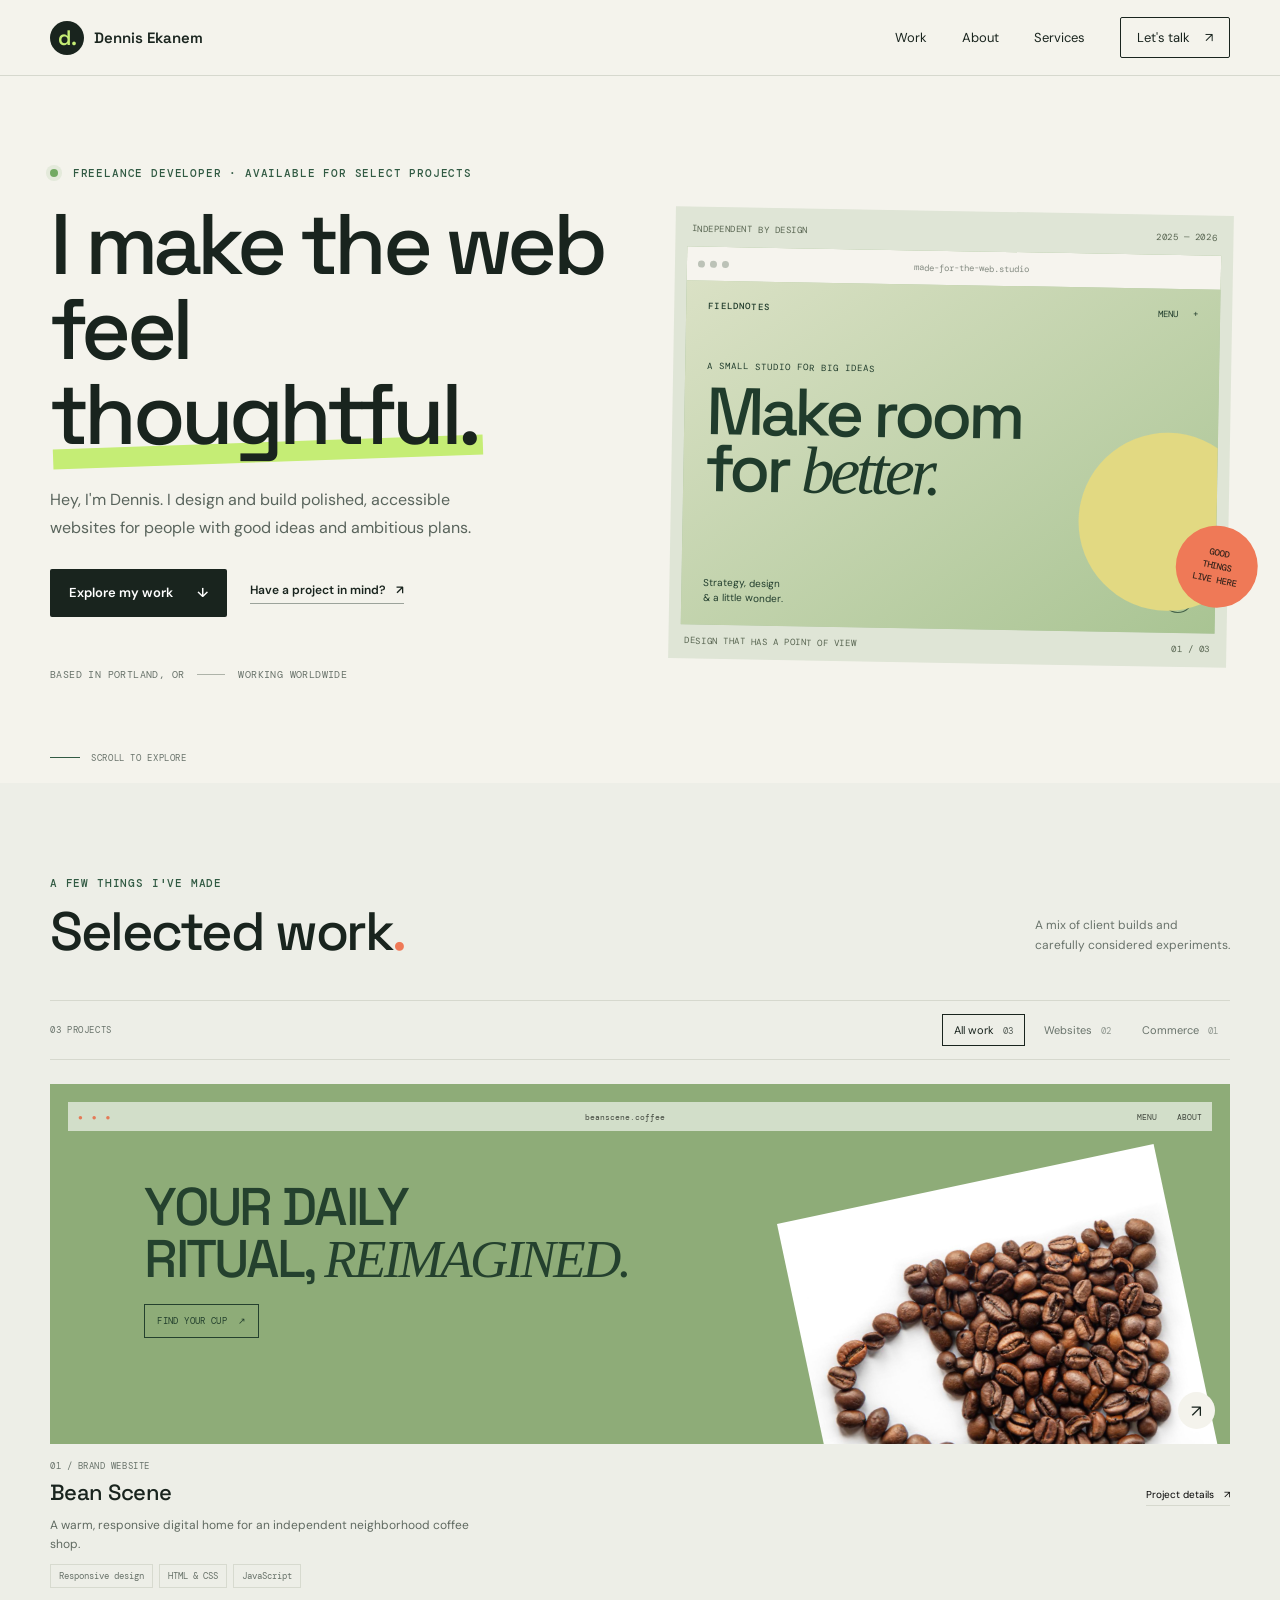
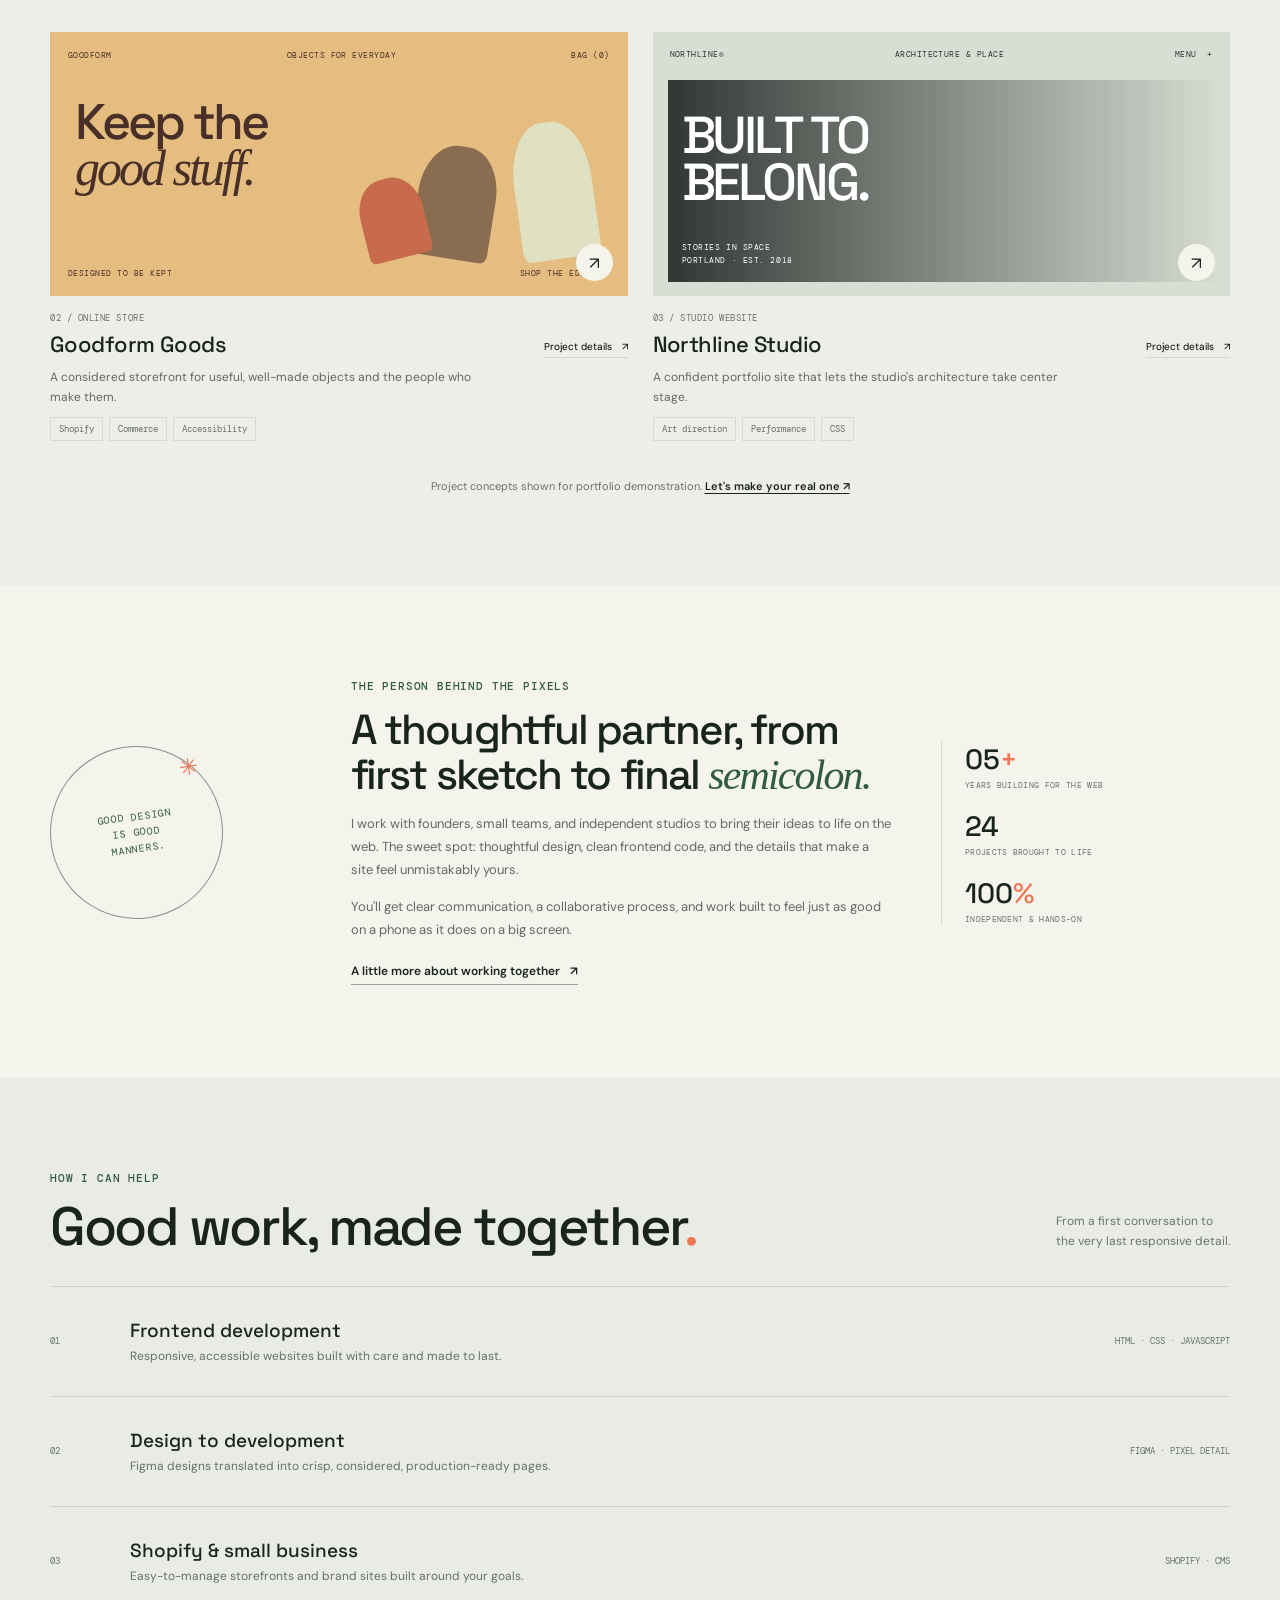
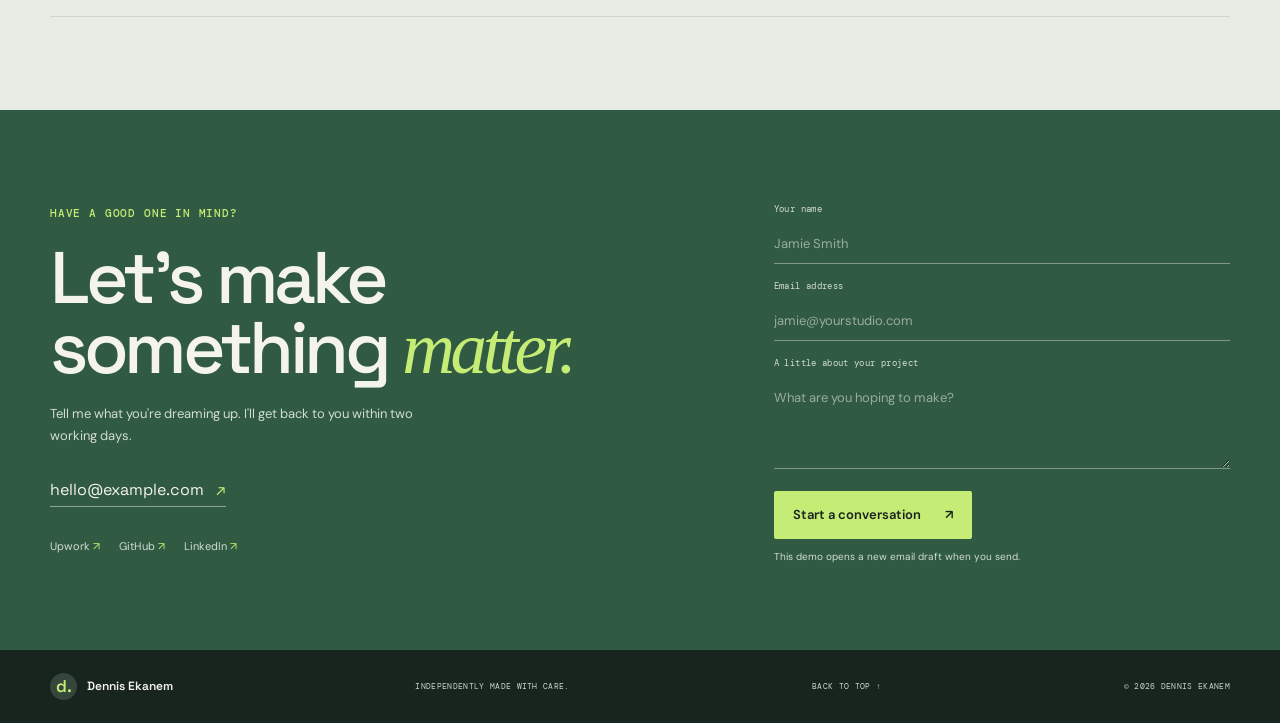
==== index.html @ 13a40f74 "Initial commit" ====
<!doctype html>
<html lang="en">
  <head>
    <meta charset="UTF-8" />
    <meta name="viewport" content="width=device-width, initial-scale=1.0" />
    <meta
      name="description"
      content="Dennis Ekanem is a freelance frontend developer building thoughtful, fast, and accessible websites."
    />
    <meta name="theme-color" content="#f4f3ec" />
    <link rel="preconnect" href="https://fonts.googleapis.com" />
    <link rel="preconnect" href="https://fonts.gstatic.com" crossorigin />
    <link
      href="https://fonts.googleapis.com/css2?family=DM+Mono:wght@400;500&family=DM+Sans:wght@400;500;600;700&family=Space+Grotesk:wght@400;500;600;700&display=swap"
      rel="stylesheet"
    />
    <link rel="stylesheet" href="portfolio.css" />
    <title>Dennis Ekanem | Freelance Frontend Developer</title>
  </head>
  <body class="portfolio-page">
    <a class="skip-link" href="#main">Skip to content</a>
    <header class="site-header">
      <a class="wordmark" href="#home" aria-label="Dennis Ekanem, home">
        <span class="wordmark-icon" aria-hidden="true">d.</span>
        <span>Dennis Ekanem</span>
      </a>
      <button
        class="menu-toggle"
        type="button"
        aria-expanded="false"
        aria-controls="site-nav"
        aria-label="Open navigation"
      >
        <span></span><span></span>
      </button>
      <nav class="site-nav" id="site-nav" aria-label="Main navigation">
        <a href="#work">Work</a>
        <a href="#about">About</a>
        <a href="#services">Services</a>
        <a class="nav-contact" href="#contact"
          >Let's talk <span aria-hidden="true">↗</span></a
        >
      </nav>
    </header>

    <main id="main">
      <section class="hero page-wrap" id="home" aria-labelledby="hero-title">
        <div class="hero-copy">
          <p class="eyebrow">
            <span class="availability-dot"></span> Freelance developer ·
            Available for select projects
          </p>
          <h1 id="hero-title">
            I make the web feel <span class="highlight-word">thoughtful.</span>
          </h1>
          <p class="hero-intro">
            Hey, I'm Dennis. I design and build polished, accessible websites
            for people with good ideas and ambitious plans.
          </p>
          <div class="hero-actions">
            <a class="button button-dark" href="#work"
              >Explore my work <span aria-hidden="true">↓</span></a
            >
            <a class="text-link" href="#contact"
              >Have a project in mind? <span aria-hidden="true">↗</span></a
            >
          </div>
          <div class="hero-meta">
            <span>Based in Portland, OR</span>
            <span class="meta-rule" aria-hidden="true"></span>
            <span>Working worldwide</span>
          </div>
        </div>
        <div class="hero-art" aria-label="A preview of Dennis's frontend work">
          <div class="art-topline">
            <span>INDEPENDENT BY DESIGN</span><span>2025 — 2026</span>
          </div>
          <div class="art-window">
            <div class="window-bar">
              <span></span><span></span><span></span>
              <p>made-for-the-web.studio</p>
            </div>
            <div class="window-content">
              <div class="window-nav">
                <span class="window-brand">FIELDNOTES</span
                ><span>MENU&nbsp;&nbsp; +</span>
              </div>
              <div class="window-kicker">A SMALL STUDIO FOR BIG IDEAS</div>
              <div class="window-title">Make room<br />for <i>better.</i></div>
              <div class="window-bottom">
                <span>Strategy, design<br />&amp; a little wonder.</span
                ><span class="window-arrow" aria-hidden="true">↗</span>
              </div>
              <div class="window-sun" aria-hidden="true"></div>
            </div>
          </div>
          <div class="art-caption">
            <span>DESIGN THAT HAS A POINT OF VIEW</span><span>01 / 03</span>
          </div>
          <span class="art-sticker" aria-hidden="true"
            >GOOD<br />THINGS<br />LIVE HERE</span
          >
        </div>
        <a class="scroll-cue" href="#work"
          ><span class="scroll-line" aria-hidden="true"></span> SCROLL TO
          EXPLORE</a
        >
      </section>

      <section
        class="work-section section-pad"
        id="work"
        aria-labelledby="work-title"
      >
        <div class="page-wrap">
          <div class="section-heading">
            <div>
              <p class="eyebrow">A few things I've made</p>
              <h2 id="work-title">
                Selected work<span class="heading-period">.</span>
              </h2>
            </div>
            <p class="section-note">
              A mix of client builds and<br />carefully considered experiments.
            </p>
          </div>
          <div class="project-toolbar">
            <span class="project-count">03 PROJECTS</span>
            <div
              class="project-filters"
              role="group"
              aria-label="Filter projects"
            >
              <button
                class="filter-button is-active"
                type="button"
                data-filter="all"
                aria-pressed="true"
              >
                All work <span>03</span>
              </button>
              <button
                class="filter-button"
                type="button"
                data-filter="websites"
                aria-pressed="false"
              >
                Websites <span>02</span>
              </button>
              <button
                class="filter-button"
                type="button"
                data-filter="commerce"
                aria-pressed="false"
              >
                Commerce <span>01</span>
              </button>
            </div>
          </div>
          <div class="project-grid">
            <article
              class="project-card project-card-featured"
              data-category="websites"
            >
              <button
                class="project-preview preview-coffee"
                type="button"
                data-project="bean-scene"
                aria-label="Read the Bean Scene project details"
              >
                <span class="preview-browser"
                  ><span class="preview-browser-dots">● ● ●</span
                  ><span>beanscene.coffee</span
                  ><span>MENU&nbsp; &nbsp; ABOUT</span></span
                >
                <span class="coffee-preview-copy"
                  ><span>YOUR DAILY<br />RITUAL, <i>REIMAGINED.</i></span
                  ><span class="coffee-preview-button"
                    >FIND YOUR CUP&nbsp; ↗</span
                  ></span
                >
                <img
                  src="images/icon/stylized-cup-coffee-out-coffee-beans-flat-lay 1.png"
                  alt="Coffee cup surrounded by coffee beans"
                  loading="lazy"
                />
                <span class="preview-open" aria-hidden="true">↗</span>
              </button>
              <div class="project-info">
                <div>
                  <p class="project-type">01 / BRAND WEBSITE</p>
                  <h3>Bean Scene</h3>
                </div>
                <button
                  class="project-details"
                  type="button"
                  data-project="bean-scene"
                >
                  Project details <span aria-hidden="true">↗</span>
                </button>
              </div>
              <p class="project-summary">
                A warm, responsive digital home for an independent neighborhood
                coffee shop.
              </p>
              <div class="tag-list">
                <span>Responsive design</span><span>HTML &amp; CSS</span
                ><span>JavaScript</span>
              </div>
            </article>

            <article class="project-card" data-category="commerce">
              <button
                class="project-preview preview-store"
                type="button"
                data-project="goodform"
                aria-label="Read the Goodform project details"
              >
                <span class="store-topline"
                  >GOODFORM <span>OBJECTS FOR EVERYDAY</span
                  ><span>BAG (0)</span></span
                >
                <span class="store-title"
                  >Keep the<br /><i>good stuff.</i></span
                >
                <span class="store-shape shape-one"></span
                ><span class="store-shape shape-two"></span
                ><span class="store-shape shape-three"></span>
                <span class="store-bottom"
                  >DESIGNED TO BE KEPT <span>SHOP THE EDIT&nbsp; ↗</span></span
                >
                <span class="preview-open" aria-hidden="true">↗</span>
              </button>
              <div class="project-info">
                <div>
                  <p class="project-type">02 / ONLINE STORE</p>
                  <h3>Goodform Goods</h3>
                </div>
                <button
                  class="project-details"
                  type="button"
                  data-project="goodform"
                >
                  Project details <span aria-hidden="true">↗</span>
                </button>
              </div>
              <p class="project-summary">
                A considered storefront for useful, well-made objects and the
                people who make them.
              </p>
              <div class="tag-list">
                <span>Shopify</span><span>Commerce</span
                ><span>Accessibility</span>
              </div>
            </article>

            <article class="project-card" data-category="websites">
              <button
                class="project-preview preview-studio"
                type="button"
                data-project="northline"
                aria-label="Read the Northline project details"
              >
                <span class="studio-topline"
                  ><span>NORTHLINE®</span><span>ARCHITECTURE &amp; PLACE</span
                  ><span>MENU&nbsp; +</span></span
                >
                <span class="studio-image" aria-hidden="true"></span>
                <span class="studio-overlay"
                  ><span>BUILT TO<br />BELONG.</span
                  ><span>STORIES IN SPACE<br />PORTLAND · EST. 2018</span></span
                >
                <span class="preview-open" aria-hidden="true">↗</span>
              </button>
              <div class="project-info">
                <div>
                  <p class="project-type">03 / STUDIO WEBSITE</p>
                  <h3>Northline Studio</h3>
                </div>
                <button
                  class="project-details"
                  type="button"
                  data-project="northline"
                >
                  Project details <span aria-hidden="true">↗</span>
                </button>
              </div>
              <p class="project-summary">
                A confident portfolio site that lets the studio's architecture
                take center stage.
              </p>
              <div class="tag-list">
                <span>Art direction</span><span>Performance</span
                ><span>CSS</span>
              </div>
            </article>
          </div>
          <p class="work-footnote">
            Project concepts shown for portfolio demonstration.
            <a href="#contact"
              >Let's make your real one <span aria-hidden="true">↗</span></a
            >
          </p>
        </div>
      </section>

      <section
        class="about-section section-pad"
        id="about"
        aria-labelledby="about-title"
      >
        <div class="page-wrap about-grid">
          <div class="about-stamp" aria-hidden="true">
            <span>GOOD DESIGN<br />IS GOOD<br />MANNERS.</span
            ><span class="stamp-star">✳</span>
          </div>
          <div class="about-copy">
            <p class="eyebrow">The person behind the pixels</p>
            <h2 id="about-title">
              A thoughtful partner, from first sketch to final
              <span>semicolon.</span>
            </h2>
            <p>
              I work with founders, small teams, and independent studios to
              bring their ideas to life on the web. The sweet spot: thoughtful
              design, clean frontend code, and the details that make a site feel
              unmistakably yours.
            </p>
            <p>
              You'll get clear communication, a collaborative process, and work
              built to feel just as good on a phone as it does on a big screen.
            </p>
            <a class="text-link about-link" href="#contact"
              >A little more about working together
              <span aria-hidden="true">↗</span></a
            >
          </div>
          <div class="about-stats">
            <div>
              <strong>05<span>+</span></strong
              ><span>YEARS BUILDING FOR THE WEB</span>
            </div>
            <div><strong>24</strong><span>PROJECTS BROUGHT TO LIFE</span></div>
            <div>
              <strong>100<span>%</span></strong
              ><span>INDEPENDENT &amp; HANDS-ON</span>
            </div>
          </div>
        </div>
      </section>

      <section
        class="services-section section-pad"
        id="services"
        aria-labelledby="services-title"
      >
        <div class="page-wrap">
          <div class="section-heading">
            <div>
              <p class="eyebrow">How I can help</p>
              <h2 id="services-title">
                Good work, made together<span class="heading-period">.</span>
              </h2>
            </div>
            <p class="section-note">
              From a first conversation to<br />the very last responsive detail.
            </p>
          </div>
          <div class="services-list">
            <article>
              <span class="service-number">01</span>
              <div>
                <h3>Frontend development</h3>
                <p>
                  Responsive, accessible websites built with care and made to
                  last.
                </p>
              </div>
              <span class="service-tools">HTML · CSS · JAVASCRIPT</span>
            </article>
            <article>
              <span class="service-number">02</span>
              <div>
                <h3>Design to development</h3>
                <p>
                  Figma designs translated into crisp, considered,
                  production-ready pages.
                </p>
              </div>
              <span class="service-tools">FIGMA · PIXEL DETAIL</span>
            </article>
            <article>
              <span class="service-number">03</span>
              <div>
                <h3>Shopify &amp; small business</h3>
                <p>
                  Easy-to-manage storefronts and brand sites built around your
                  goals.
                </p>
              </div>
              <span class="service-tools">SHOPIFY · CMS</span>
            </article>
          </div>
        </div>
      </section>

      <section
        class="contact-section"
        id="contact"
        aria-labelledby="contact-title"
      >
        <div class="page-wrap contact-grid">
          <div class="contact-copy">
            <p class="eyebrow">Have a good one in mind?</p>
            <h2 id="contact-title">Let's make<br />something <i>matter.</i></h2>
            <p>
              Tell me what you're dreaming up. I'll get back to you within two
              working days.
            </p>
            <a class="contact-email" href="mailto:hello@example.com"
              >hello@example.com <span aria-hidden="true">↗</span></a
            >
            <div class="contact-socials">
              <a href="https://www.upwork.com/" target="_blank" rel="noreferrer"
                >Upwork <span aria-hidden="true">↗</span></a
              ><a href="https://github.com/" target="_blank" rel="noreferrer"
                >GitHub <span aria-hidden="true">↗</span></a
              ><a
                href="https://www.linkedin.com/"
                target="_blank"
                rel="noreferrer"
                >LinkedIn <span aria-hidden="true">↗</span></a
              >
            </div>
          </div>
          <form class="contact-form" id="contact-form">
            <label for="contact-name">Your name</label
            ><input
              id="contact-name"
              name="name"
              type="text"
              placeholder="Jamie Smith"
              autocomplete="name"
              required
            />
            <label for="contact-address">Email address</label
            ><input
              id="contact-address"
              name="email"
              type="email"
              placeholder="jamie@yourstudio.com"
              autocomplete="email"
              required
            />
            <label for="contact-message">A little about your project</label
            ><textarea
              id="contact-message"
              name="message"
              rows="4"
              placeholder="What are you hoping to make?"
              required
            ></textarea>
            <button class="button button-lime" type="submit">
              Start a conversation <span aria-hidden="true">↗</span>
            </button>
            <p class="form-note" id="form-note" aria-live="polite">
              This demo opens a new email draft when you send.
            </p>
          </form>
        </div>
      </section>
    </main>

    <footer class="site-footer">
      <a class="wordmark footer-wordmark" href="#home"
        ><span class="wordmark-icon" aria-hidden="true">d.</span
        ><span>Dennis Ekanem</span></a
      ><span>INDEPENDENTLY MADE WITH CARE.</span
      ><a href="#home">BACK TO TOP ↑</a
      ><span>© <span id="current-year">2026</span> DENNIS EKANEM</span>
    </footer>

    <dialog
      class="project-dialog"
      id="project-dialog"
      aria-labelledby="dialog-title"
    >
      <form method="dialog">
        <button class="dialog-close" aria-label="Close project details">
          ×
        </button>
      </form>
      <p class="eyebrow" id="dialog-kicker">PROJECT DETAILS</p>
      <h2 id="dialog-title"></h2>
      <p id="dialog-description"></p>
      <div class="dialog-tags" id="dialog-tags"></div>
      <a class="button button-dark dialog-contact" href="#contact"
        >Have a project like this? <span aria-hidden="true">↗</span></a
      >
    </dialog>
    <script src="script.js" defer></script>
  </body>
</html>
---- portfolio.css ----
:root {
  color-scheme: light;
  --paper: #f4f3ec;
  --paper-deep: #e9e9df;
  --ink: #19241e;
  --muted: #69736b;
  --line: #d6d8ce;
  --green: #315a43;
  --lime: #c5ed75;
  --orange: #ef7957;
  --display: "Space Grotesk", sans-serif;
  --body: "DM Sans", sans-serif;
  --mono: "DM Mono", monospace;
}

* {
  box-sizing: border-box;
}
html {
  scroll-behavior: smooth;
  scroll-padding-top: 88px;
}
body.portfolio-page {
  margin: 0;
  background: var(--paper);
  color: var(--ink);
  font-family: var(--body);
  -webkit-font-smoothing: antialiased;
}
a {
  color: inherit;
}
button,
input,
textarea {
  font: inherit;
}
button,
a {
  -webkit-tap-highlight-color: transparent;
}
button:focus-visible,
a:focus-visible,
input:focus-visible,
textarea:focus-visible {
  outline: 3px solid var(--orange);
  outline-offset: 4px;
}
.page-wrap {
  width: min(1180px, calc(100% - 64px));
  margin-inline: auto;
}
.skip-link {
  position: absolute;
  top: 8px;
  left: 8px;
  z-index: 20;
  transform: translateY(-150%);
  background: var(--lime);
  padding: 12px 16px;
}
.skip-link:focus {
  transform: translateY(0);
}
.site-header {
  height: 76px;
  padding-inline: max(32px, calc((100vw - 1180px) / 2));
  display: flex;
  align-items: center;
  justify-content: space-between;
  border-bottom: 1px solid var(--line);
}
.wordmark {
  display: inline-flex;
  align-items: center;
  gap: 10px;
  text-decoration: none;
  font: 600 15px var(--display);
}
.wordmark-icon {
  display: grid;
  place-items: center;
  width: 34px;
  height: 34px;
  border-radius: 50%;
  background: var(--ink);
  color: var(--lime);
  font: 600 21px var(--display);
}
.site-nav {
  display: flex;
  align-items: center;
  gap: 35px;
}
.site-nav a,
.contact-socials a {
  font-size: 13px;
  text-decoration: none;
}
.site-nav a:hover,
.contact-socials a:hover {
  color: var(--green);
}
.site-nav .nav-contact {
  padding: 11px 16px;
  border: 1px solid var(--ink);
  border-radius: 2px;
}
.nav-contact span {
  margin-left: 12px;
}
.menu-toggle {
  display: none;
}

.hero {
  min-height: 650px;
  padding-top: 90px;
  padding-bottom: 74px;
  display: grid;
  grid-template-columns: 1.02fr 0.98fr;
  align-items: center;
  gap: 42px;
  position: relative;
}
.hero-copy {
  padding-bottom: 28px;
}
.eyebrow {
  margin: 0 0 23px;
  color: var(--green);
  font: 500 11px var(--mono);
  letter-spacing: 0.075em;
  text-transform: uppercase;
}
.availability-dot {
  display: inline-block;
  width: 8px;
  height: 8px;
  margin-right: 7px;
  border-radius: 50%;
  background: #72a962;
  box-shadow: 0 0 0 4px #72a96220;
}
.hero h1 {
  max-width: 600px;
  margin: 0;
  font: 500 clamp(55px, 6.7vw, 88px)/0.99 var(--display);
  letter-spacing: -0.055em;
}
.highlight-word {
  position: relative;
  z-index: 0;
  white-space: nowrap;
}
.highlight-word::after {
  position: absolute;
  z-index: -1;
  content: "";
  height: 20px;
  left: 3px;
  right: -6px;
  bottom: 7px;
  background: var(--lime);
  transform: rotate(-2deg);
}
.hero-intro {
  max-width: 440px;
  margin: 28px 0 27px;
  color: #59645c;
  font-size: 16px;
  line-height: 1.75;
}
.hero-actions {
  display: flex;
  flex-wrap: wrap;
  align-items: center;
  gap: 23px;
}
.button {
  display: inline-flex;
  justify-content: center;
  align-items: center;
  gap: 24px;
  min-height: 48px;
  padding: 0 19px;
  border: 0;
  border-radius: 2px;
  text-decoration: none;
  font-size: 13px;
  font-weight: 600;
  transition:
    transform 0.2s ease,
    background 0.2s ease;
  cursor: pointer;
}
.button:hover {
  transform: translateY(-2px);
}
.button-dark {
  background: var(--ink);
  color: #fff;
}
.button-dark:hover {
  background: var(--green);
}
.text-link {
  font-size: 12px;
  font-weight: 600;
  text-decoration: none;
  border-bottom: 1px solid #9ca39b;
  padding-bottom: 5px;
}
.text-link span {
  margin-left: 7px;
}
.hero-meta {
  display: flex;
  align-items: center;
  gap: 13px;
  margin-top: 51px;
  color: var(--muted);
  font: 10px var(--mono);
  text-transform: uppercase;
  letter-spacing: 0.04em;
}
.meta-rule {
  width: 28px;
  height: 1px;
  background: #aeb3a9;
}
.hero-art {
  position: relative;
  padding: 14px 12px 12px;
  background: #dfe5d6;
  transform: rotate(1deg);
}
.art-topline,
.art-caption {
  display: flex;
  justify-content: space-between;
  color: #586551;
  font: 9px var(--mono);
  letter-spacing: 0.06em;
}
.art-topline {
  padding: 2px 4px 12px;
}
.art-caption {
  padding: 10px 4px 0;
}
.art-window {
  overflow: hidden;
  min-height: 378px;
  background: #b2c8a2;
}
.window-bar {
  height: 34px;
  display: flex;
  gap: 5px;
  align-items: center;
  padding-inline: 11px;
  background: #f6f4ee;
}
.window-bar > span {
  width: 7px;
  height: 7px;
  border-radius: 50%;
  background: #bcc2b7;
}
.window-bar p {
  flex: 1;
  margin: 0;
  color: #858c83;
  text-align: center;
  font: 9px var(--mono);
}
.window-content {
  min-height: 344px;
  position: relative;
  overflow: hidden;
  padding: 19px 22px;
  color: #203c2c;
  background: linear-gradient(145deg, #dae1c5 0%, #a9c493 100%);
}
.window-nav {
  display: flex;
  justify-content: space-between;
  font: 9px var(--mono);
}
.window-brand {
  font-weight: 500;
  letter-spacing: 0.13em;
}
.window-kicker {
  margin-top: 48px;
  font: 9px var(--mono);
  letter-spacing: 0.11em;
}
.window-title {
  position: relative;
  z-index: 1;
  margin-top: 11px;
  font: 500 clamp(46px, 5.2vw, 69px)/0.86 var(--display);
  letter-spacing: -0.06em;
}
.window-title i,
.store-title i,
.contact-copy h2 i {
  font-family: Georgia, serif;
  font-weight: 400;
}
.window-bottom {
  position: absolute;
  bottom: 20px;
  left: 22px;
  right: 22px;
  display: flex;
  align-items: end;
  justify-content: space-between;
  font-size: 10px;
  line-height: 1.5;
}
.window-arrow {
  display: grid;
  place-items: center;
  width: 31px;
  height: 31px;
  border: 1px solid #45634a;
  border-radius: 50%;
  font-size: 17px;
}
.window-sun {
  position: absolute;
  right: -40px;
  bottom: 22px;
  width: 178px;
  height: 178px;
  border-radius: 50%;
  background: #e2d982;
}
.art-sticker {
  position: absolute;
  right: -30px;
  bottom: 60px;
  display: grid;
  place-items: center;
  width: 82px;
  height: 82px;
  border-radius: 50%;
  background: var(--orange);
  color: #38251c;
  text-align: center;
  font: 500 9px/1.5 var(--mono);
  transform: rotate(10deg);
}
.scroll-cue {
  position: absolute;
  bottom: 19px;
  left: 0;
  display: flex;
  align-items: center;
  gap: 11px;
  color: var(--muted);
  font: 9px var(--mono);
  letter-spacing: 0.07em;
  text-decoration: none;
}
.scroll-line {
  display: inline-block;
  width: 30px;
  height: 1px;
  background: var(--green);
}

.section-pad {
  padding-block: 93px;
}
.work-section {
  background: #edeee7;
}
.section-heading {
  display: flex;
  justify-content: space-between;
  align-items: end;
  gap: 20px;
  margin-bottom: 39px;
}
.section-heading .eyebrow {
  margin-bottom: 13px;
}
.section-heading h2,
.about-copy h2 {
  margin: 0;
  font: 500 clamp(34px, 4.4vw, 54px)/1.08 var(--display);
  letter-spacing: -0.045em;
}
.heading-period {
  color: var(--orange);
}
.section-note {
  margin: 0 0 5px;
  color: var(--muted);
  font-size: 12px;
  line-height: 1.65;
}
.project-toolbar {
  display: flex;
  align-items: center;
  justify-content: space-between;
  gap: 15px;
  padding-block: 13px;
  margin-bottom: 24px;
  border-top: 1px solid var(--line);
  border-bottom: 1px solid var(--line);
}
.project-count {
  color: var(--muted);
  font: 9px var(--mono);
  letter-spacing: 0.07em;
}
.project-filters {
  display: flex;
  gap: 7px;
}
.filter-button {
  padding: 8px 11px;
  border: 1px solid transparent;
  background: transparent;
  color: var(--muted);
  font-size: 11px;
  cursor: pointer;
}
.filter-button span {
  margin-left: 6px;
  font: 9px var(--mono);
  opacity: 0.7;
}
.filter-button:hover,
.filter-button.is-active {
  border-color: var(--ink);
  color: var(--ink);
}
.project-grid {
  display: grid;
  grid-template-columns: repeat(2, minmax(0, 1fr));
  gap: 44px 25px;
}
.project-card[hidden] {
  display: none;
}
.project-card-featured {
  grid-column: 1 / -1;
}
.project-preview {
  position: relative;
  display: block;
  width: 100%;
  height: 264px;
  overflow: hidden;
  padding: 0;
  border: 0;
  text-align: left;
  cursor: pointer;
}
.project-card-featured .project-preview {
  height: 360px;
}
.preview-open {
  position: absolute;
  z-index: 2;
  right: 15px;
  bottom: 15px;
  display: grid;
  place-items: center;
  width: 37px;
  height: 37px;
  border-radius: 50%;
  background: var(--paper);
  color: var(--ink);
  font-size: 17px;
  transition: transform 0.2s ease;
}
.project-preview:hover .preview-open {
  transform: rotate(45deg);
}
.preview-browser {
  position: absolute;
  z-index: 1;
  top: 18px;
  left: 18px;
  right: 18px;
  height: 29px;
  display: flex;
  align-items: center;
  justify-content: space-between;
  padding: 0 10px;
  background: #fff9;
  color: #42483f;
  font: 8px var(--mono);
}
.preview-browser-dots {
  color: #e47a57;
  letter-spacing: 2px;
}
.preview-coffee {
  background: #8eac78;
  color: #24412e;
}
.coffee-preview-copy {
  position: absolute;
  z-index: 1;
  left: 8%;
  top: 27%;
  display: flex;
  flex-direction: column;
  gap: 18px;
  font: 500 clamp(23px, 4.2vw, 53px)/0.98 var(--display);
  letter-spacing: -0.05em;
}
.coffee-preview-copy i {
  font-family: Georgia, serif;
  font-weight: 400;
}
.coffee-preview-button {
  align-self: start;
  padding: 10px 12px;
  border: 1px solid #24412e;
  font: 9px var(--mono);
  letter-spacing: 0.04em;
}
.preview-coffee img {
  position: absolute;
  right: 3%;
  bottom: -26%;
  width: min(49%, 385px);
  transform: rotate(-12deg);
  transition: transform 0.4s ease;
}
.preview-coffee:hover img {
  transform: rotate(-7deg) translateY(-8px);
}
.preview-store {
  background: #e5bd81;
  color: #482f27;
}
.store-topline,
.store-bottom {
  position: absolute;
  z-index: 1;
  left: 18px;
  right: 18px;
  display: flex;
  align-items: center;
  justify-content: space-between;
  font: 8px var(--mono);
  letter-spacing: 0.06em;
}
.store-topline {
  top: 18px;
}
.store-bottom {
  bottom: 18px;
}
.store-title {
  position: absolute;
  z-index: 1;
  left: 25px;
  top: 67px;
  font: 500 clamp(32px, 4.2vw, 50px)/0.92 var(--display);
  letter-spacing: -0.06em;
}
.store-shape {
  position: absolute;
  bottom: 37px;
  display: block;
  border-radius: 44% 44% 8% 8%;
}
.shape-one {
  right: 23%;
  width: 78px;
  height: 113px;
  background: #8a6c50;
  transform: rotate(9deg);
}
.shape-two {
  right: 6%;
  width: 78px;
  height: 137px;
  background: #e0e0c2;
  transform: rotate(-8deg);
}
.shape-three {
  right: 35%;
  width: 64px;
  height: 81px;
  background: #c76b4c;
  transform: rotate(-14deg);
}
.preview-studio {
  background: #d9ded4;
  color: #24382c;
}
.studio-topline {
  position: absolute;
  z-index: 2;
  top: 17px;
  left: 17px;
  right: 17px;
  display: flex;
  align-items: center;
  justify-content: space-between;
  font: 8px var(--mono);
  letter-spacing: 0.06em;
}
.studio-image {
  position: absolute;
  inset: 48px 15px 14px;
  background:
    linear-gradient(90deg, #17221de0, #17221d05),
    url("https://images.unsplash.com/photo-1600210492486-724fe5c67fb0?auto=format&fit=crop&w=1000&q=80")
      center 53% / cover;
  filter: saturate(0.65);
}
.studio-overlay {
  position: absolute;
  z-index: 1;
  inset: 80px 29px 30px;
  display: flex;
  flex-direction: column;
  justify-content: space-between;
  color: #fff;
}
.studio-overlay > span:first-child {
  font: 500 clamp(35px, 4.4vw, 52px)/0.9 var(--display);
  letter-spacing: -0.06em;
}
.studio-overlay > span:last-child {
  font: 8px/1.6 var(--mono);
  letter-spacing: 0.07em;
}
.project-info {
  display: flex;
  justify-content: space-between;
  align-items: end;
  gap: 12px;
  margin-top: 16px;
}
.project-type {
  margin: 0 0 6px;
  color: var(--muted);
  font: 9px var(--mono);
  letter-spacing: 0.06em;
}
.project-info h3 {
  margin: 0;
  font: 500 22px var(--display);
  letter-spacing: -0.025em;
}
.project-details {
  flex: 0 0 auto;
  padding: 0 0 4px;
  border: 0;
  border-bottom: 1px solid var(--line);
  background: transparent;
  font-size: 10px;
  cursor: pointer;
}
.project-details:hover {
  border-color: var(--ink);
}
.project-details span {
  margin-left: 7px;
}
.project-summary {
  max-width: 430px;
  margin: 10px 0;
  color: #606a61;
  font-size: 12px;
  line-height: 1.6;
}
.tag-list,
.dialog-tags {
  display: flex;
  flex-wrap: wrap;
  gap: 6px;
}
.tag-list span,
.dialog-tags span {
  padding: 5px 8px;
  border: 1px solid #d7dacf;
  color: #687269;
  font: 9px var(--mono);
}
.work-footnote {
  margin: 38px 0 0;
  color: var(--muted);
  text-align: center;
  font-size: 11px;
}
.work-footnote a {
  color: var(--ink);
  font-weight: 600;
  text-decoration-thickness: 1px;
  text-underline-offset: 3px;
}

.about-section {
  background: var(--paper);
}
.about-grid {
  display: grid;
  grid-template-columns: 0.63fr 1.35fr 0.72fr;
  align-items: center;
  gap: 48px;
}
.about-stamp {
  position: relative;
  display: grid;
  place-items: center;
  width: 173px;
  aspect-ratio: 1;
  border: 1px solid #879187;
  border-radius: 50%;
  color: var(--green);
  text-align: center;
  font: 10px/1.6 var(--mono);
  letter-spacing: 0.08em;
  transform: rotate(-8deg);
}
.stamp-star {
  position: absolute;
  top: 10px;
  right: 15px;
  color: var(--orange);
  font-size: 23px;
}
.about-copy .eyebrow {
  margin-bottom: 14px;
}
.about-copy h2 {
  font-size: clamp(30px, 3.5vw, 42px);
}
.about-copy h2 span {
  color: var(--green);
  font-family: Georgia, serif;
  font-style: italic;
  font-weight: 400;
}
.about-copy > p:not(.eyebrow) {
  max-width: 540px;
  color: #616b63;
  font-size: 13px;
  line-height: 1.8;
}
.about-link {
  display: inline-block;
  margin-top: 9px;
}
.about-stats {
  display: grid;
  gap: 18px;
  padding-left: 23px;
  border-left: 1px solid var(--line);
}
.about-stats > div {
  display: grid;
  gap: 3px;
}
.about-stats strong {
  font: 500 28px var(--display);
}
.about-stats strong span {
  color: var(--orange);
}
.about-stats > div > span {
  color: var(--muted);
  font: 8px var(--mono);
  letter-spacing: 0.04em;
}

.services-section {
  background: #e9ece4;
}
.services-section .section-heading {
  margin-bottom: 29px;
}
.services-list {
  border-top: 1px solid #cfd4ca;
}
.services-list article {
  display: grid;
  grid-template-columns: 60px 1fr auto;
  align-items: center;
  gap: 20px;
  min-height: 110px;
  border-bottom: 1px solid #cfd4ca;
}
.service-number,
.service-tools {
  color: var(--muted);
  font: 9px var(--mono);
}
.services-list h3 {
  margin: 0 0 5px;
  font: 500 19px var(--display);
}
.services-list p {
  margin: 0;
  color: #667068;
  font-size: 12px;
}
.service-tools {
  text-align: right;
}

.contact-section {
  padding-block: 86px;
  background: var(--green);
  color: #f4f3ec;
}
.contact-grid {
  display: grid;
  grid-template-columns: 1fr 0.72fr;
  gap: 90px;
  align-items: center;
}
.contact-copy .eyebrow {
  color: var(--lime);
}
.contact-copy h2 {
  margin: 0 0 19px;
  font: 500 clamp(49px, 6vw, 73px)/0.96 var(--display);
  letter-spacing: -0.06em;
}
.contact-copy h2 i {
  color: var(--lime);
}
.contact-copy > p:not(.eyebrow) {
  max-width: 365px;
  color: #d1ddd2;
  font-size: 13px;
  line-height: 1.7;
}
.contact-email {
  display: inline-block;
  margin-top: 19px;
  padding-bottom: 6px;
  border-bottom: 1px solid #8fa595;
  font: 16px var(--display);
  text-decoration: none;
}
.contact-email span {
  margin-left: 8px;
  color: var(--lime);
}
.contact-socials {
  display: flex;
  gap: 19px;
  margin-top: 32px;
}
.contact-socials a {
  color: #d1ddd2;
  font-size: 11px;
}
.contact-socials a span {
  color: var(--lime);
}
.contact-form {
  display: grid;
  gap: 9px;
}
.contact-form label {
  margin-top: 7px;
  color: #d1ddd2;
  font: 9px var(--mono);
  letter-spacing: 0.04em;
}
.contact-form input,
.contact-form textarea {
  width: 100%;
  padding: 11px 0;
  border: 0;
  border-bottom: 1px solid #809688;
  border-radius: 0;
  background: transparent;
  color: #fff;
  font-size: 13px;
  resize: vertical;
}
.contact-form input::placeholder,
.contact-form textarea::placeholder {
  color: #b2c1b5;
  opacity: 0.8;
}
.contact-form input:focus,
.contact-form textarea:focus {
  outline: 0;
  border-color: var(--lime);
}
.contact-form .button {
  justify-self: start;
  margin-top: 13px;
}
.button-lime {
  background: var(--lime);
  color: var(--ink);
}
.button-lime:hover {
  background: #d5f596;
}
.form-note {
  min-height: 14px;
  margin: 2px 0 0;
  color: #d1ddd2;
  font-size: 10px;
}
.site-footer {
  display: flex;
  align-items: center;
  justify-content: space-between;
  gap: 18px;
  min-height: 73px;
  padding-inline: max(32px, calc((100vw - 1180px) / 2));
  background: #18241e;
  color: #cbd3cb;
}
.footer-wordmark {
  color: #f4f3ec;
  font-size: 12px;
}
.footer-wordmark .wordmark-icon {
  width: 27px;
  height: 27px;
  background: #35473b;
  color: var(--lime);
  font-size: 17px;
}
.site-footer > span,
.site-footer > a:last-of-type {
  font: 8px var(--mono);
  letter-spacing: 0.04em;
  text-decoration: none;
}
.site-footer > a:last-of-type:hover {
  color: var(--lime);
}

.project-dialog {
  width: min(500px, calc(100% - 32px));
  padding: 40px;
  border: 1px solid var(--line);
  background: var(--paper);
  color: var(--ink);
}
.project-dialog::backdrop {
  background: #17231dcc;
  backdrop-filter: blur(3px);
}
.project-dialog form {
  position: absolute;
  top: 12px;
  right: 13px;
}
.dialog-close {
  width: 36px;
  height: 36px;
  border: 1px solid var(--line);
  border-radius: 50%;
  background: transparent;
  font-size: 24px;
  cursor: pointer;
}
.project-dialog .eyebrow {
  margin: 0 0 13px;
}
.project-dialog h2 {
  margin: 0 0 13px;
  font: 500 34px var(--display);
  letter-spacing: -0.04em;
}
.project-dialog > p:not(.eyebrow) {
  color: #59645c;
  font-size: 14px;
  line-height: 1.7;
}
.dialog-tags {
  margin: 20px 0 24px;
}
.dialog-tags span {
  border-color: var(--line);
}
.dialog-contact {
  font-size: 11px;
}

@media (min-width: 1400px) {
  .hero {
    min-height: 710px;
  }
}
@media (max-width: 900px) {
  .hero {
    min-height: 600px;
    gap: 27px;
    padding-top: 75px;
  }
  .hero h1 {
    font-size: clamp(52px, 7vw, 72px);
  }
  .art-window {
    min-height: 330px;
  }
  .window-content {
    min-height: 296px;
  }
  .about-grid {
    grid-template-columns: 0.55fr 1.3fr;
    gap: 34px;
  }
  .about-stamp {
    width: 145px;
  }
  .about-stats {
    grid-column: 2;
    grid-template-columns: repeat(3, 1fr);
    padding: 18px 0 0;
    border-left: 0;
    border-top: 1px solid var(--line);
  }
  .contact-grid {
    gap: 48px;
  }
}
@media (max-width: 650px) {
  html {
    scroll-padding-top: 68px;
  }
  .page-wrap {
    width: min(100% - 40px, 480px);
  }
  .site-header {
    position: sticky;
    z-index: 10;
    top: 0;
    height: 64px;
    padding-inline: 20px;
    background: var(--paper);
  }
  .menu-toggle {
    display: grid;
    gap: 5px;
    width: 42px;
    height: 42px;
    place-content: center;
    border: 1px solid var(--line);
    border-radius: 2px;
    background: transparent;
  }
  .menu-toggle span {
    display: block;
    width: 17px;
    height: 1px;
    background: var(--ink);
    transition: transform 0.2s ease;
  }
  .menu-toggle[aria-expanded="true"] span:first-child {
    transform: translateY(3px) rotate(45deg);
  }
  .menu-toggle[aria-expanded="true"] span:last-child {
    transform: translateY(-3px) rotate(-45deg);
  }
  .site-nav {
    position: absolute;
    top: 63px;
    right: 0;
    left: 0;
    display: none;
    align-items: stretch;
    gap: 0;
    padding: 8px 20px 17px;
    border-bottom: 1px solid var(--line);
    background: var(--paper);
  }
  .site-nav.is-open {
    display: flex;
    flex-direction: column;
  }
  .site-nav a {
    padding: 13px 2px;
    border-bottom: 1px solid var(--line);
  }
  .site-nav .nav-contact {
    margin-top: 8px;
    padding: 12px;
    text-align: center;
    border: 1px solid var(--ink);
  }
  .hero {
    min-height: unset;
    grid-template-columns: 1fr;
    gap: 38px;
    padding-top: 55px;
    padding-bottom: 78px;
  }
  .hero-copy {
    padding-bottom: 0;
  }
  .hero .eyebrow {
    font-size: 9px;
  }
  .hero h1 {
    max-width: 450px;
    font-size: clamp(53px, 14vw, 76px);
  }
  .hero-intro {
    max-width: 390px;
    margin-top: 22px;
    font-size: 14px;
  }
  .hero-actions {
    gap: 17px;
  }
  .text-link {
    font-size: 11px;
  }
  .hero-meta {
    margin-top: 29px;
    font-size: 8px;
  }
  .hero-art {
    width: calc(100% - 14px);
    margin-right: 14px;
  }
  .art-window {
    min-height: 315px;
  }
  .window-content {
    min-height: 281px;
  }
  .window-kicker {
    margin-top: 41px;
  }
  .window-title {
    font-size: clamp(53px, 15vw, 70px);
  }
  .art-sticker {
    right: -13px;
    bottom: 47px;
    width: 69px;
    height: 69px;
    font-size: 8px;
  }
  .scroll-cue {
    bottom: 25px;
  }
  .section-pad {
    padding-block: 64px;
  }
  .section-heading {
    align-items: start;
    flex-direction: column;
    gap: 12px;
    margin-bottom: 26px;
  }
  .section-heading h2 {
    font-size: 37px;
  }
  .section-note br {
    display: none;
  }
  .project-toolbar {
    align-items: start;
    flex-direction: column;
    gap: 8px;
  }
  .project-filters {
    width: 100%;
    gap: 2px;
  }
  .filter-button {
    flex: 1;
    padding: 8px 5px;
    font-size: 10px;
  }
  .project-grid {
    grid-template-columns: 1fr;
    gap: 34px;
  }
  .project-card-featured {
    grid-column: auto;
  }
  .project-preview,
  .project-card-featured .project-preview {
    height: 245px;
  }
  .coffee-preview-copy {
    font-size: clamp(31px, 9vw, 45px);
  }
  .preview-coffee img {
    right: -5%;
    bottom: -20%;
    width: 53%;
  }
  .store-title {
    font-size: 45px;
  }
  .studio-overlay > span:first-child {
    font-size: 43px;
  }
  .project-info h3 {
    font-size: 19px;
  }
  .project-details {
    font-size: 9px;
  }
  .work-footnote {
    line-height: 1.7;
  }
  .about-grid {
    grid-template-columns: 1fr;
    gap: 25px;
  }
  .about-stamp {
    width: 118px;
    margin-left: 5px;
    font-size: 8px;
  }
  .stamp-star {
    top: 5px;
    right: 10px;
    font-size: 18px;
  }
  .about-copy h2 {
    font-size: 34px;
  }
  .about-stats {
    grid-column: auto;
    gap: 10px;
  }
  .about-stats strong {
    font-size: 24px;
  }
  .about-stats > div > span {
    font-size: 7px;
    line-height: 1.5;
  }
  .services-list article {
    grid-template-columns: 30px 1fr;
    gap: 12px;
    padding-block: 19px;
  }
  .services-list h3 {
    font-size: 17px;
  }
  .services-list p {
    font-size: 11px;
    line-height: 1.6;
  }
  .service-tools {
    grid-column: 2;
    text-align: left;
    font-size: 8px;
  }
  .contact-section {
    padding-block: 65px;
  }
  .contact-grid {
    grid-template-columns: 1fr;
    gap: 39px;
  }
  .contact-copy h2 {
    font-size: 61px;
  }
  .contact-form {
    gap: 8px;
  }
  .contact-form input,
  .contact-form textarea {
    font-size: 16px;
  }
  .site-footer {
    display: grid;
    grid-template-columns: 1fr 1fr;
    gap: 15px;
    padding: 19px 20px;
  }
  .site-footer > :nth-child(even) {
    text-align: right;
  }
  .site-footer > span,
  .site-footer > a:last-of-type {
    font-size: 7px;
  }
  .project-dialog {
    padding: 34px 24px 26px;
  }
}
@media (max-width: 360px) {
  .page-wrap {
    width: calc(100% - 32px);
  }
  .hero h1 {
    font-size: 49px;
  }
  .hero-actions {
    align-items: flex-start;
    flex-direction: column;
  }
  .hero-meta {
    gap: 8px;
    font-size: 7px;
  }
  .filter-button {
    font-size: 9px;
  }
  .project-info {
    align-items: start;
    flex-direction: column;
  }
}
@media (prefers-reduced-motion: reduce) {
  *,
  *::before,
  *::after {
    scroll-behavior: auto !important;
    transition-duration: 0.01ms !important;
    animation-duration: 0.01ms !important;
  }
}
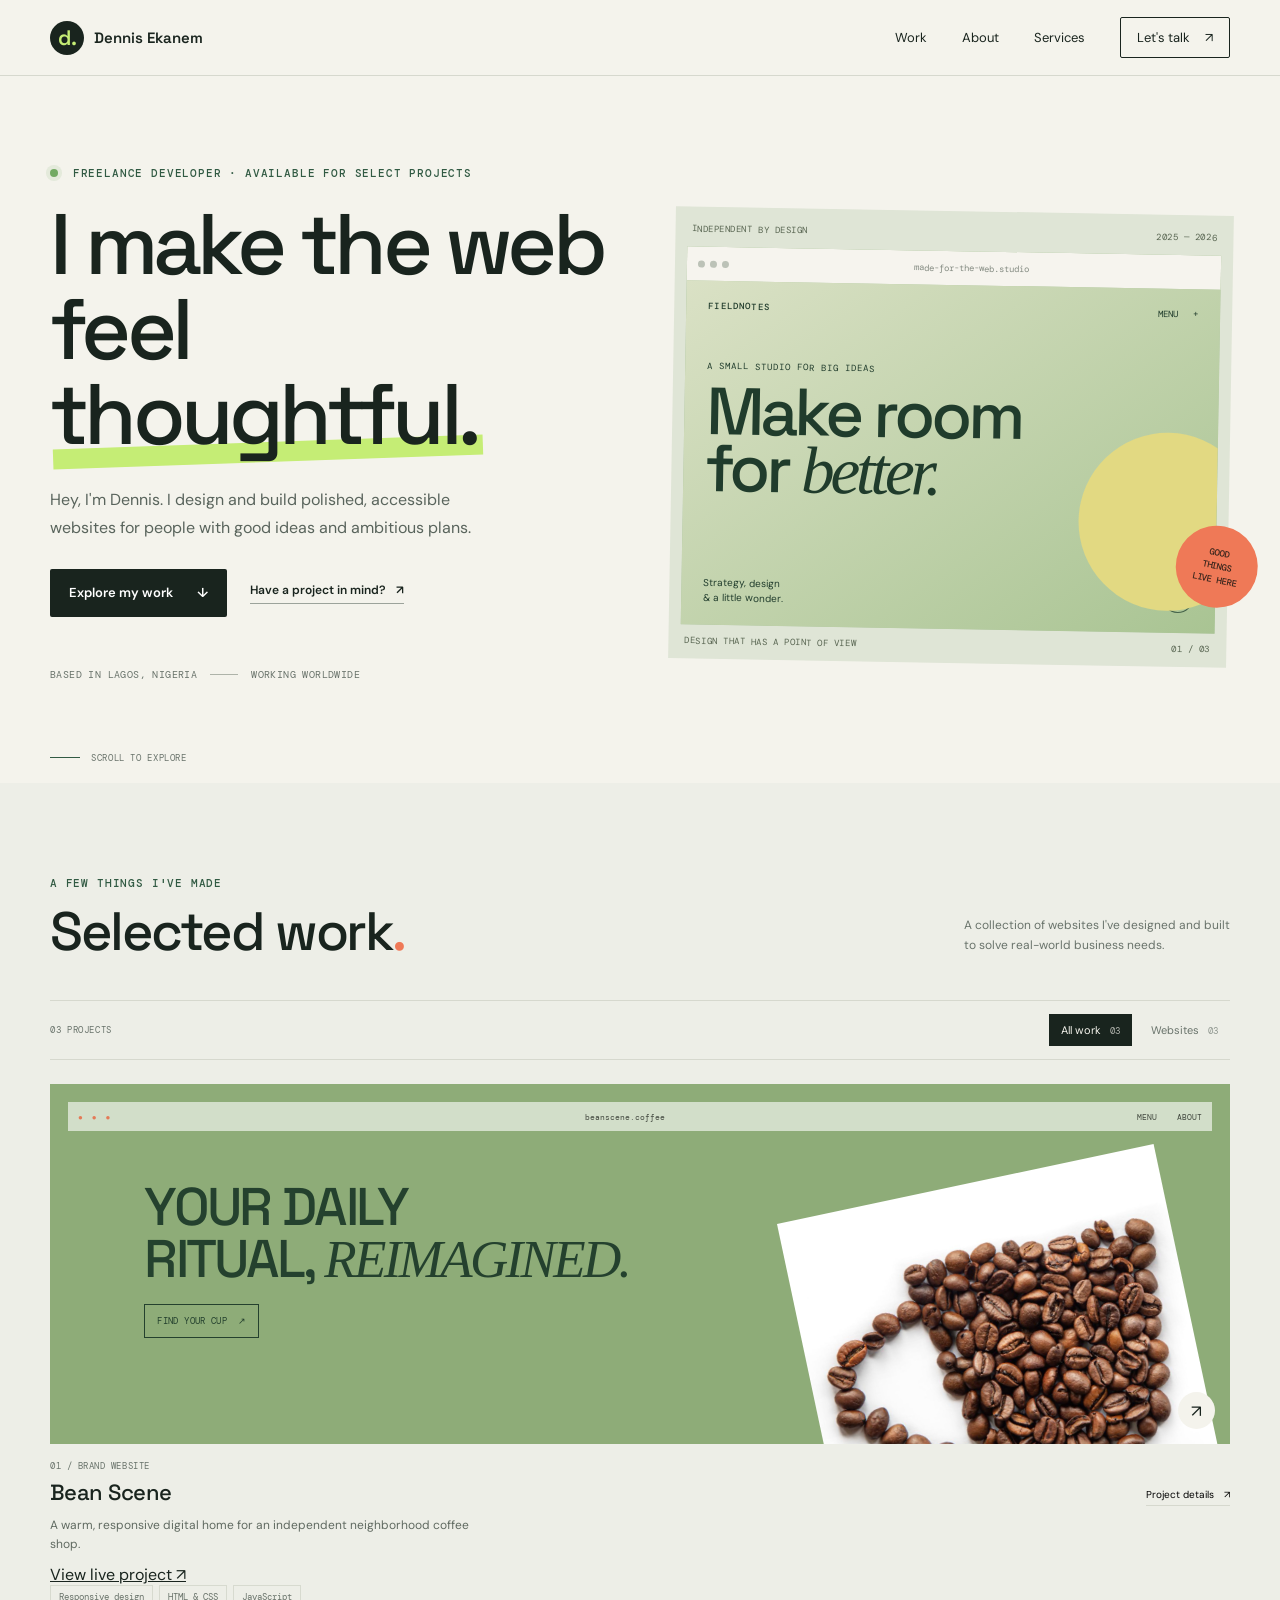
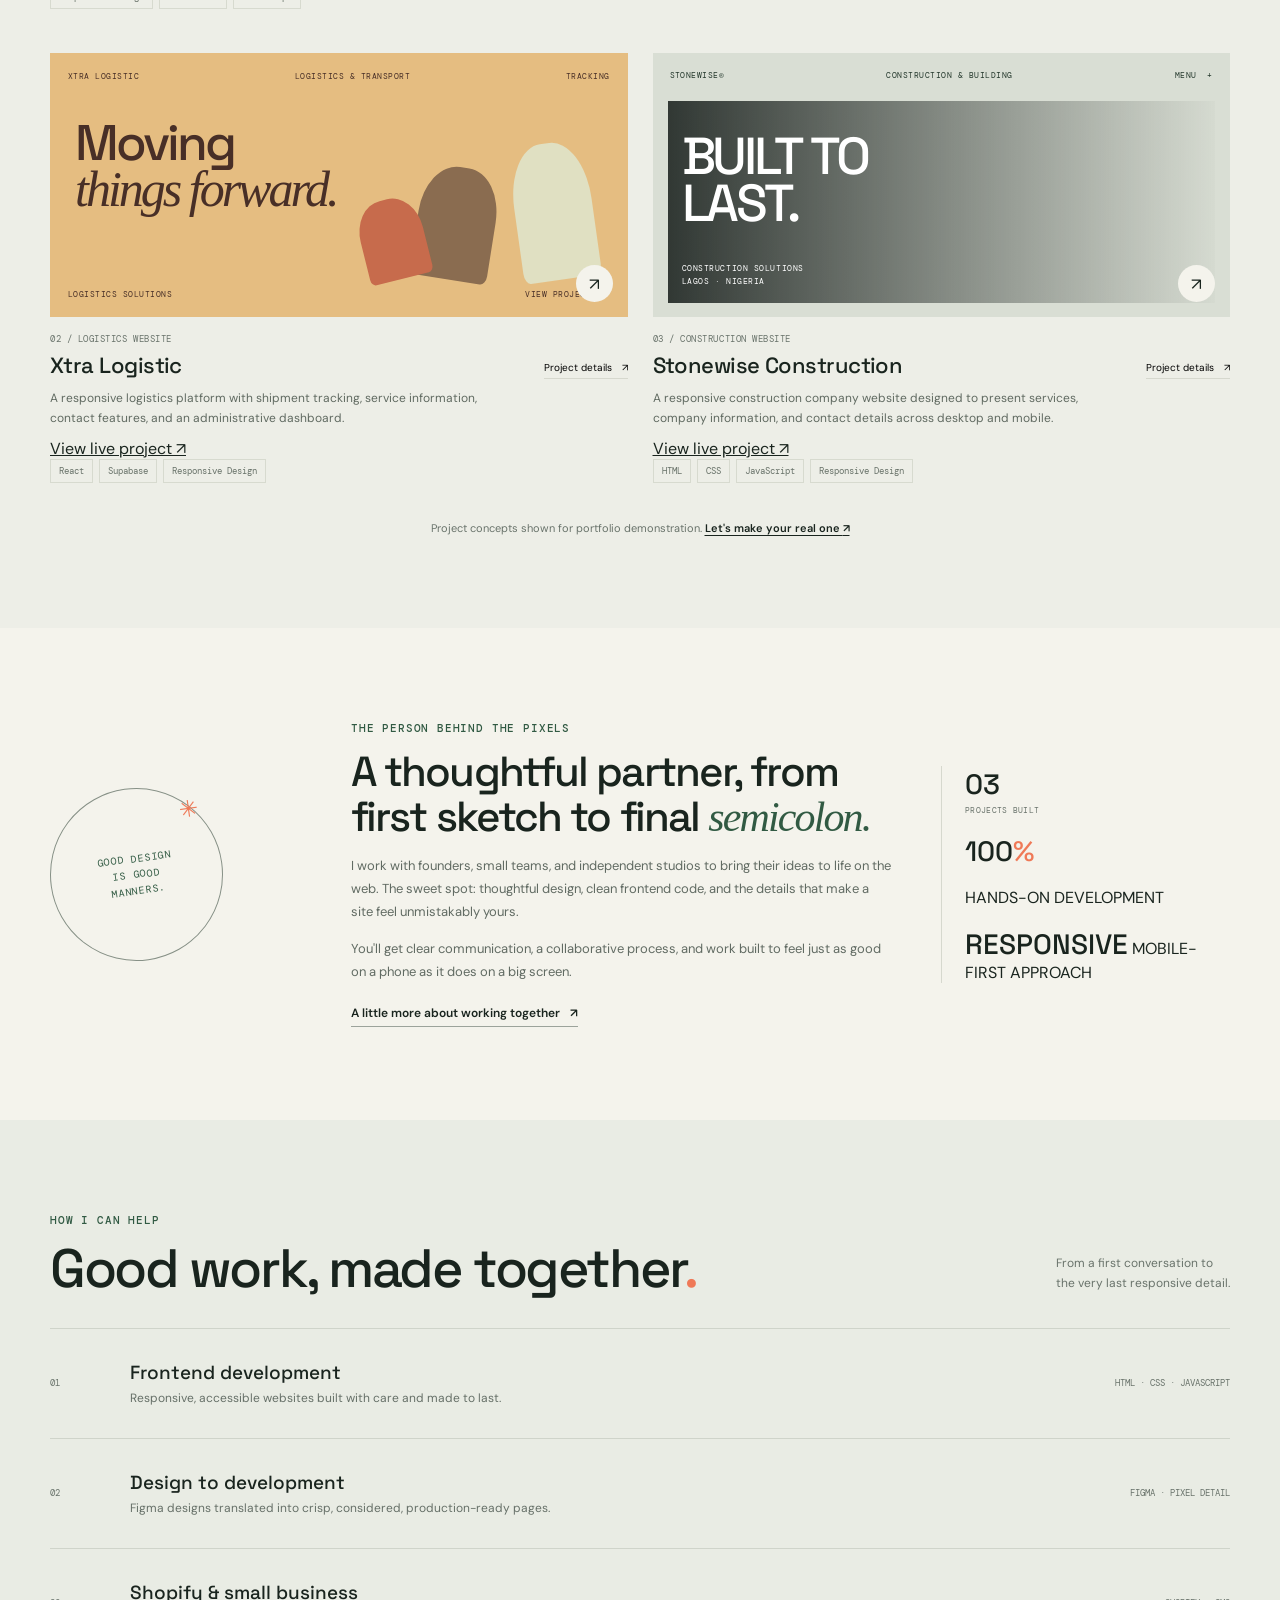
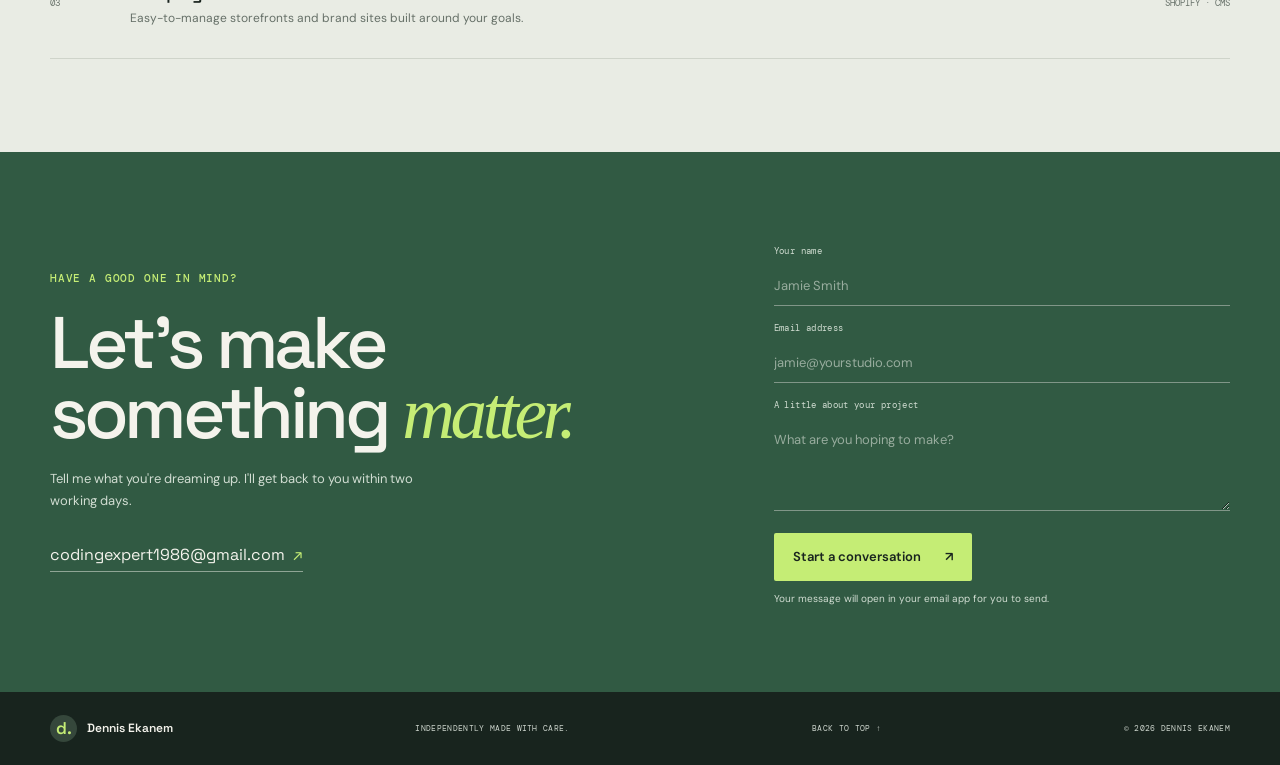
==== commit cfbae986: "Publish portfolio metadata and assets Co-authored-by: Copilot <223556219+Copilot@users.noreply.githu" ====
--- a/index.html
+++ b/index.html
@@ -3,10 +3,19 @@
   <head>
     <meta charset="UTF-8" />
     <meta name="viewport" content="width=device-width, initial-scale=1.0" />
+    <link rel="icon" type="image/svg+xml" href="favicon.svg" />
+    <meta property="og:type" content="website" />
+    <meta property="og:title" content="D-hubtech | Frontend Developer" />
+    <meta
+      property="og:description"
+      content="I design and build polished, responsive websites for businesses and people with good ideas."
+    />
+    <meta property="og:image" content="images/icon/og-image.png" />
     <meta
       name="description"
       content="Dennis Ekanem is a freelance frontend developer building thoughtful, fast, and accessible websites."
     />
+    <link rel="canonical" href="https://d-hubtech.netlify.app/" />
     <meta name="theme-color" content="#f4f3ec" />
     <link rel="preconnect" href="https://fonts.googleapis.com" />
     <link rel="preconnect" href="https://fonts.gstatic.com" crossorigin />
@@ -15,7 +24,7 @@
       rel="stylesheet"
     />
     <link rel="stylesheet" href="portfolio.css" />
-    <title>Dennis Ekanem | Freelance Frontend Developer</title>
+    <title>D-hubtech | Frontend Developer</title>
   </head>
   <body class="portfolio-page">
     <a class="skip-link" href="#main">Skip to content</a>
@@ -66,7 +75,7 @@
             >
           </div>
           <div class="hero-meta">
-            <span>Based in Portland, OR</span>
+            <span>Based in Lagos, Nigeria</span>
             <span class="meta-rule" aria-hidden="true"></span>
             <span>Working worldwide</span>
           </div>
@@ -121,7 +130,8 @@
               </h2>
             </div>
             <p class="section-note">
-              A mix of client builds and<br />carefully considered experiments.
+              A collection of websites I've designed and built<br />to solve
+              real-world business needs.
             </p>
           </div>
           <div class="project-toolbar">
@@ -145,15 +155,7 @@
                 data-filter="websites"
                 aria-pressed="false"
               >
-                Websites <span>02</span>
-              </button>
-              <button
-                class="filter-button"
-                type="button"
-                data-filter="commerce"
-                aria-pressed="false"
-              >
-                Commerce <span>01</span>
+                Websites <span>03</span>
               </button>
             </div>
           </div>
@@ -203,54 +205,80 @@
                 A warm, responsive digital home for an independent neighborhood
                 coffee shop.
               </p>
+              <a
+                class="project-live-link"
+                href="https://coffee-home01.netlify.app/"
+                target="_blank"
+                rel="noopener noreferrer"
+              >
+                View live project ↗
+              </a>
+
               <div class="tag-list">
                 <span>Responsive design</span><span>HTML &amp; CSS</span
                 ><span>JavaScript</span>
               </div>
             </article>
 
-            <article class="project-card" data-category="commerce">
+            <article class="project-card" data-category="websites">
               <button
                 class="project-preview preview-store"
                 type="button"
-                data-project="goodform"
-                aria-label="Read the Goodform project details"
-              >
-                <span class="store-topline"
-                  >GOODFORM <span>OBJECTS FOR EVERYDAY</span
-                  ><span>BAG (0)</span></span
-                >
-                <span class="store-title"
-                  >Keep the<br /><i>good stuff.</i></span
-                >
-                <span class="store-shape shape-one"></span
-                ><span class="store-shape shape-two"></span
-                ><span class="store-shape shape-three"></span>
-                <span class="store-bottom"
-                  >DESIGNED TO BE KEPT <span>SHOP THE EDIT&nbsp; ↗</span></span
-                >
+                data-project="xtra-logistic"
+                aria-label="Read the Xtra Logistic project details"
+              >
+                <span class="store-topline">
+                  XTRA LOGISTIC
+                  <span>LOGISTICS &amp; TRANSPORT</span>
+                  <span>TRACKING</span>
+                </span>
+
+                <span class="store-title">
+                  Moving<br /><i>things forward.</i>
+                </span>
+                <span class="store-shape shape-one"></span>
+                <span class="store-shape shape-two"></span>
+                <span class="store-shape shape-three"></span>
+
+                <span class="store-bottom">
+                  LOGISTICS SOLUTIONS
+                  <span>VIEW PROJECT&nbsp; ↗</span>
+                </span>
+
                 <span class="preview-open" aria-hidden="true">↗</span>
               </button>
               <div class="project-info">
                 <div>
-                  <p class="project-type">02 / ONLINE STORE</p>
-                  <h3>Goodform Goods</h3>
+                  <p class="project-type">02 / LOGISTICS WEBSITE</p>
+                  <h3>Xtra Logistic</h3>
                 </div>
                 <button
                   class="project-details"
                   type="button"
-                  data-project="goodform"
+                  data-project="xtra-logistic"
                 >
                   Project details <span aria-hidden="true">↗</span>
                 </button>
               </div>
+
               <p class="project-summary">
-                A considered storefront for useful, well-made objects and the
-                people who make them.
+                A responsive logistics platform with shipment tracking, service
+                information, contact features, and an administrative dashboard.
               </p>
+
+              <a
+                class="project-live-link"
+                href="https://xtra-logistic.netlify.app/"
+                target="_blank"
+                rel="noopener noreferrer"
+              >
+                View live project ↗
+              </a>
+
               <div class="tag-list">
-                <span>Shopify</span><span>Commerce</span
-                ><span>Accessibility</span>
+                <span>React</span>
+                <span>Supabase</span>
+                <span>Responsive Design</span>
               </div>
             </article>
 
@@ -258,40 +286,63 @@
               <button
                 class="project-preview preview-studio"
                 type="button"
-                data-project="northline"
-                aria-label="Read the Northline project details"
-              >
-                <span class="studio-topline"
-                  ><span>NORTHLINE®</span><span>ARCHITECTURE &amp; PLACE</span
-                  ><span>MENU&nbsp; +</span></span
-                >
+                data-project="stonewise"
+                aria-label="Read the Stonewise Construction project details"
+              >
+                <span class="studio-topline">
+                  <span>STONEWISE®</span>
+                  <span>CONSTRUCTION &amp; BUILDING</span>
+                  <span>MENU&nbsp; +</span>
+                </span>
+
                 <span class="studio-image" aria-hidden="true"></span>
-                <span class="studio-overlay"
-                  ><span>BUILT TO<br />BELONG.</span
-                  ><span>STORIES IN SPACE<br />PORTLAND · EST. 2018</span></span
-                >
+
+                <span class="studio-overlay">
+                  <span>BUILT TO<br />LAST.</span>
+                  <span>
+                    CONSTRUCTION SOLUTIONS<br />
+                    LAGOS · NIGERIA
+                  </span>
+                </span>
+
                 <span class="preview-open" aria-hidden="true">↗</span>
               </button>
+
               <div class="project-info">
                 <div>
-                  <p class="project-type">03 / STUDIO WEBSITE</p>
-                  <h3>Northline Studio</h3>
+                  <p class="project-type">03 / CONSTRUCTION WEBSITE</p>
+                  <h3>Stonewise Construction</h3>
                 </div>
+
                 <button
                   class="project-details"
                   type="button"
-                  data-project="northline"
+                  data-project="stonewise"
                 >
                   Project details <span aria-hidden="true">↗</span>
                 </button>
               </div>
+
               <p class="project-summary">
-                A confident portfolio site that lets the studio's architecture
-                take center stage.
+                A responsive construction company website designed to present
+                services, company information, and contact details across
+                desktop and mobile.
               </p>
+
+              <a
+                class="project-live-link"
+                href="https://stonewisecontruction.netlify.app/"
+                target="_blank"
+                rel="noopener noreferrer"
+              >
+                View live project ↗
+              </a>
+
               <div class="tag-list">
-                <span>Art direction</span><span>Performance</span
-                ><span>CSS</span>
+                <span>HTML</span>
+                <span>CSS</span>
+                <span>JavaScript</span>
+                <span>Responsive Design</span>
               </div>
             </article>
           </div>
@@ -337,13 +388,16 @@
           </div>
           <div class="about-stats">
             <div>
-              <strong>05<span>+</span></strong
-              ><span>YEARS BUILDING FOR THE WEB</span>
-            </div>
-            <div><strong>24</strong><span>PROJECTS BROUGHT TO LIFE</span></div>
+              <strong>03</strong>
+              <span>PROJECTS BUILT</span>
+            </div>
+            <strong>100<span>%</span></strong>
+            <span>HANDS-ON DEVELOPMENT</span>
             <div>
-              <strong>100<span>%</span></strong
-              ><span>INDEPENDENT &amp; HANDS-ON</span>
+              <div>
+                <strong>RESPONSIVE</strong>
+                <span>MOBILE-FIRST APPROACH</span>
+              </div>
             </div>
           </div>
         </div>
@@ -417,21 +471,9 @@
               Tell me what you're dreaming up. I'll get back to you within two
               working days.
             </p>
-            <a class="contact-email" href="mailto:hello@example.com"
-              >hello@example.com <span aria-hidden="true">↗</span></a
-            >
-            <div class="contact-socials">
-              <a href="https://www.upwork.com/" target="_blank" rel="noreferrer"
-                >Upwork <span aria-hidden="true">↗</span></a
-              ><a href="https://github.com/" target="_blank" rel="noreferrer"
-                >GitHub <span aria-hidden="true">↗</span></a
-              ><a
-                href="https://www.linkedin.com/"
-                target="_blank"
-                rel="noreferrer"
-                >LinkedIn <span aria-hidden="true">↗</span></a
-              >
-            </div>
+            <a class="contact-email" href="mailto:codingexpert1986@gmail.com"
+              >codingexpert1986@gmail.com<span aria-hidden="true">↗</span></a
+            >
           </div>
           <form class="contact-form" id="contact-form">
             <label for="contact-name">Your name</label
@@ -461,10 +503,24 @@
               required
             ></textarea>
             <button class="button button-lime" type="submit">
-              Start a conversation <span aria-hidden="true">↗</span>
+              Start a conversation
+              <span
+                aria-
+                This
+                demo
+                opens
+                a
+                new
+                email
+                draft
+                when
+                you
+                send.hidden="true"
+                >↗</span
+              >
             </button>
             <p class="form-note" id="form-note" aria-live="polite">
-              This demo opens a new email draft when you send.
+              Your message will open in your email app for you to send.
             </p>
           </form>
         </div>
--- a/portfolio.css
+++ b/portfolio.css
@@ -441,6 +441,10 @@
   border-color: var(--ink);
   color: var(--ink);
 }
+.filter-button.is-active {
+  background: var(--ink);
+  color: var(--paper);
+}
 .project-grid {
   display: grid;
   grid-template-columns: repeat(2, minmax(0, 1fr));
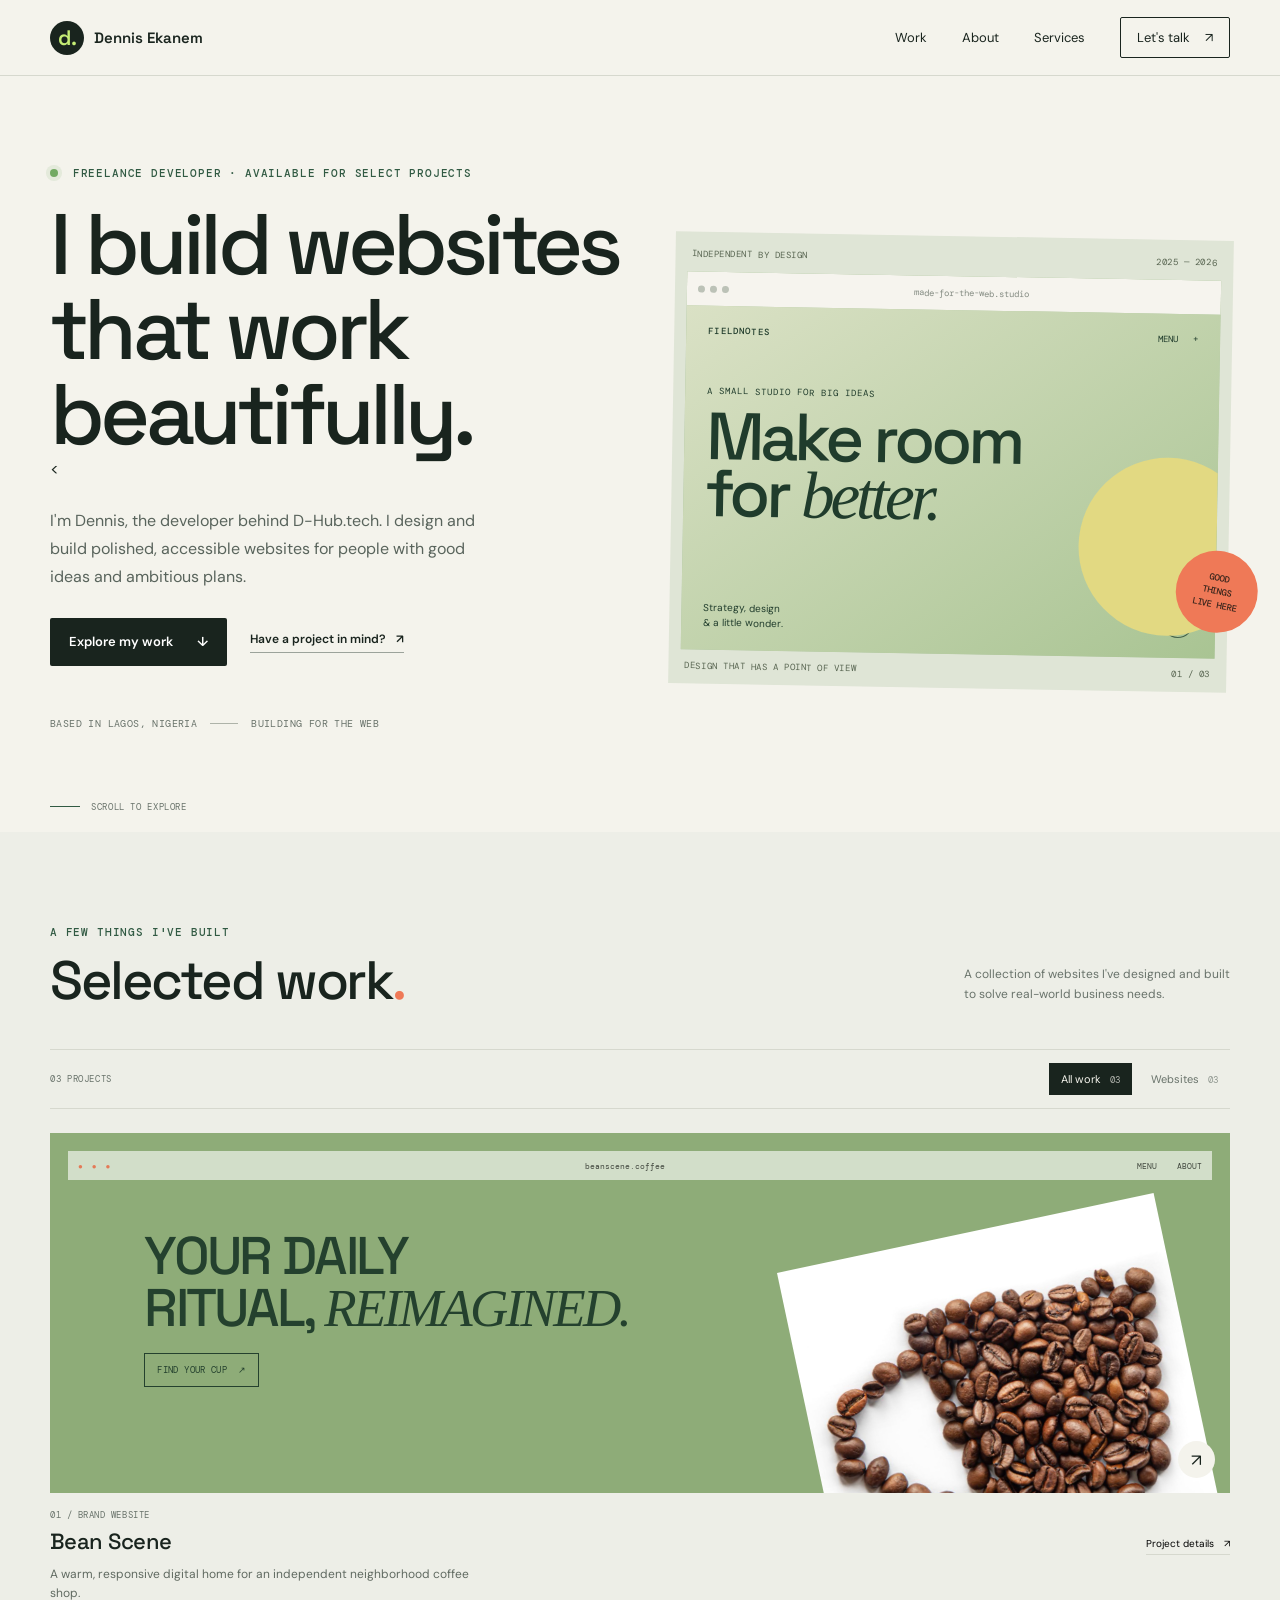
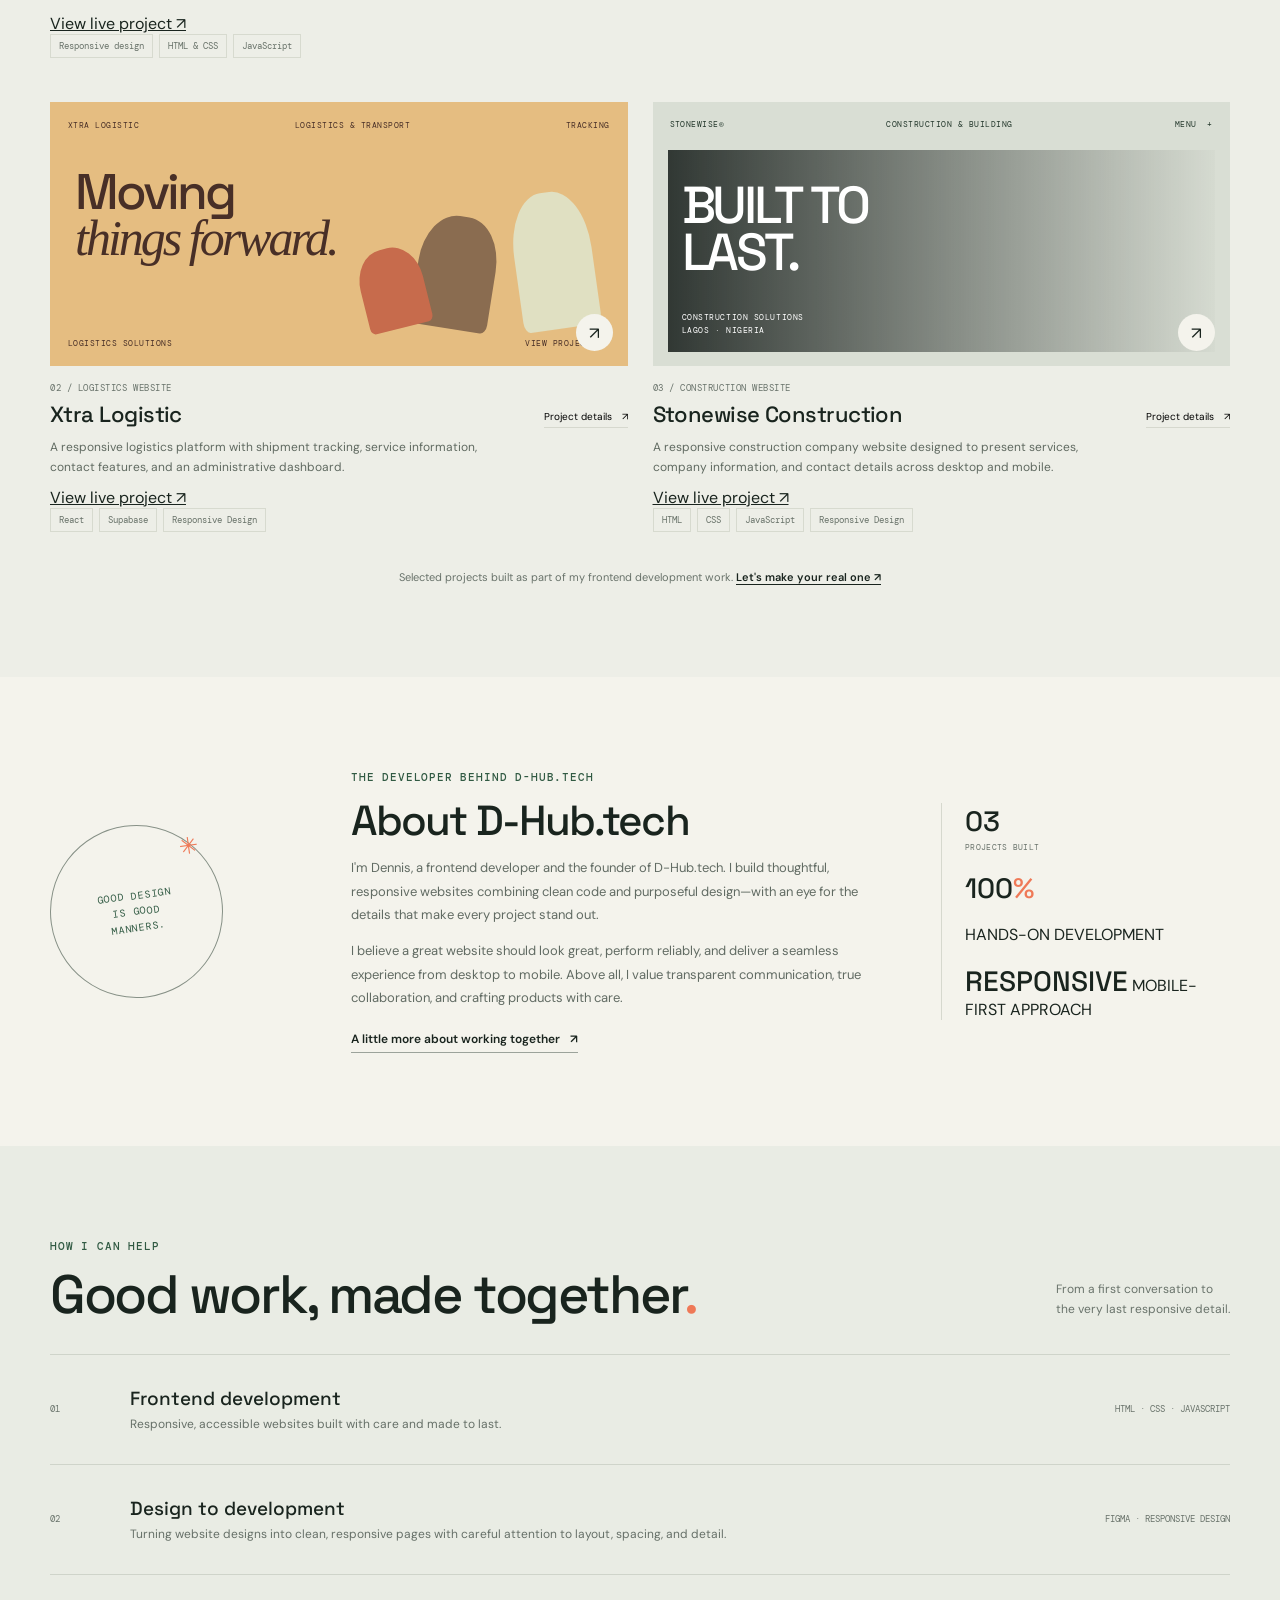
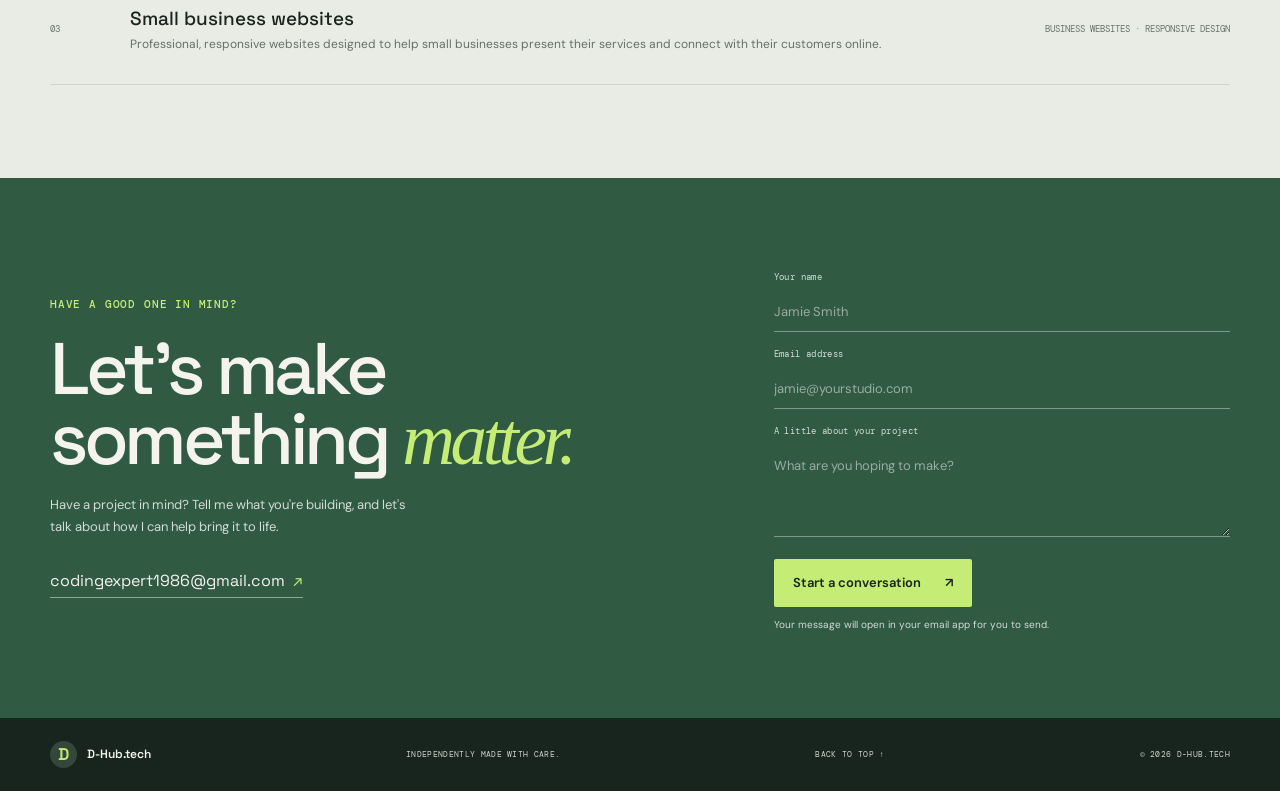
==== commit 43253984: "Update index.html" ====
--- a/index.html
+++ b/index.html
@@ -5,7 +5,7 @@
     <meta name="viewport" content="width=device-width, initial-scale=1.0" />
     <link rel="icon" type="image/svg+xml" href="favicon.svg" />
     <meta property="og:type" content="website" />
-    <meta property="og:title" content="D-hubtech | Frontend Developer" />
+    <meta property="og:title" content="Dennis Ekanem | Frontend Developer" />
     <meta
       property="og:description"
       content="I design and build polished, responsive websites for businesses and people with good ideas."
@@ -24,7 +24,7 @@
       rel="stylesheet"
     />
     <link rel="stylesheet" href="portfolio.css" />
-    <title>D-hubtech | Frontend Developer</title>
+    <title>D-Hub.tech | Frontend Developer</title>
   </head>
   <body class="portfolio-page">
     <a class="skip-link" href="#main">Skip to content</a>
@@ -59,12 +59,12 @@
             <span class="availability-dot"></span> Freelance developer ·
             Available for select projects
           </p>
-          <h1 id="hero-title">
-            I make the web feel <span class="highlight-word">thoughtful.</span>
-          </h1>
+          <h1 id="hero-title">I build websites that work beautifully.</h1>
+          <
           <p class="hero-intro">
-            Hey, I'm Dennis. I design and build polished, accessible websites
-            for people with good ideas and ambitious plans.
+            I'm Dennis, the developer behind D-Hub.tech. I design and build
+            polished, accessible websites for people with good ideas and
+            ambitious plans.
           </p>
           <div class="hero-actions">
             <a class="button button-dark" href="#work"
@@ -77,7 +77,7 @@
           <div class="hero-meta">
             <span>Based in Lagos, Nigeria</span>
             <span class="meta-rule" aria-hidden="true"></span>
-            <span>Working worldwide</span>
+            <span>Building for the web</span>
           </div>
         </div>
         <div class="hero-art" aria-label="A preview of Dennis's frontend work">
@@ -124,7 +124,8 @@
         <div class="page-wrap">
           <div class="section-heading">
             <div>
-              <p class="eyebrow">A few things I've made</p>
+              <p class="eyebrow">A few things I've built</p>
+
               <h2 id="work-title">
                 Selected work<span class="heading-period">.</span>
               </h2>
@@ -347,10 +348,10 @@
             </article>
           </div>
           <p class="work-footnote">
-            Project concepts shown for portfolio demonstration.
-            <a href="#contact"
-              >Let's make your real one <span aria-hidden="true">↗</span></a
-            >
+            Selected projects built as part of my frontend development work.
+            <a href="#contact">
+              Let's make your real one <span aria-hidden="true">↗</span>
+            </a>
           </p>
         </div>
       </section>
@@ -366,20 +367,19 @@
             ><span class="stamp-star">✳</span>
           </div>
           <div class="about-copy">
-            <p class="eyebrow">The person behind the pixels</p>
-            <h2 id="about-title">
-              A thoughtful partner, from first sketch to final
-              <span>semicolon.</span>
-            </h2>
+            <p class="eyebrow">The developer behind D-Hub.tech</p>
+            <h2 id="about-title">About D-Hub.tech</h2>
             <p>
-              I work with founders, small teams, and independent studios to
-              bring their ideas to life on the web. The sweet spot: thoughtful
-              design, clean frontend code, and the details that make a site feel
-              unmistakably yours.
+              I'm Dennis, a frontend developer and the founder of D-Hub.tech. I
+              build thoughtful, responsive websites combining clean code and
+              purposeful design—with an eye for the details that make every
+              project stand out.
             </p>
             <p>
-              You'll get clear communication, a collaborative process, and work
-              built to feel just as good on a phone as it does on a big screen.
+              I believe a great website should look great, perform reliably, and
+              deliver a seamless experience from desktop to mobile. Above all, I
+              value transparent communication, true collaboration, and crafting
+              products with care.
             </p>
             <a class="text-link about-link" href="#contact"
               >A little more about working together
@@ -437,22 +437,25 @@
               <div>
                 <h3>Design to development</h3>
                 <p>
-                  Figma designs translated into crisp, considered,
-                  production-ready pages.
+                  Turning website designs into clean, responsive pages with
+                  careful attention to layout, spacing, and detail.
                 </p>
               </div>
-              <span class="service-tools">FIGMA · PIXEL DETAIL</span>
+              <span class="service-tools">FIGMA · RESPONSIVE DESIGN</span>
             </article>
             <article>
               <span class="service-number">03</span>
               <div>
-                <h3>Shopify &amp; small business</h3>
+                <h3>Small business websites</h3>
                 <p>
-                  Easy-to-manage storefronts and brand sites built around your
-                  goals.
+                  Professional, responsive websites designed to help small
+                  businesses present their services and connect with their
+                  customers online.
                 </p>
               </div>
-              <span class="service-tools">SHOPIFY · CMS</span>
+              <span class="service-tools"
+                >BUSINESS WEBSITES · RESPONSIVE DESIGN</span
+              >
             </article>
           </div>
         </div>
@@ -468,8 +471,8 @@
             <p class="eyebrow">Have a good one in mind?</p>
             <h2 id="contact-title">Let's make<br />something <i>matter.</i></h2>
             <p>
-              Tell me what you're dreaming up. I'll get back to you within two
-              working days.
+              Have a project in mind? Tell me what you're building, and let's
+              talk about how I can help bring it to life.
             </p>
             <a class="contact-email" href="mailto:codingexpert1986@gmail.com"
               >codingexpert1986@gmail.com<span aria-hidden="true">↗</span></a
@@ -528,12 +531,16 @@
     </main>
 
     <footer class="site-footer">
-      <a class="wordmark footer-wordmark" href="#home"
-        ><span class="wordmark-icon" aria-hidden="true">d.</span
-        ><span>Dennis Ekanem</span></a
-      ><span>INDEPENDENTLY MADE WITH CARE.</span
-      ><a href="#home">BACK TO TOP ↑</a
-      ><span>© <span id="current-year">2026</span> DENNIS EKANEM</span>
+      <a class="wordmark footer-wordmark" href="#home">
+        <span class="wordmark-icon" aria-hidden="true">D</span>
+        <span>D-Hub.tech</span>
+      </a>
+
+      <span>INDEPENDENTLY MADE WITH CARE.</span>
+
+      <a href="#home">BACK TO TOP ↑</a>
+
+      <span>© <span id="current-year">2026</span> D-HUB.TECH</span>
     </footer>
 
     <dialog
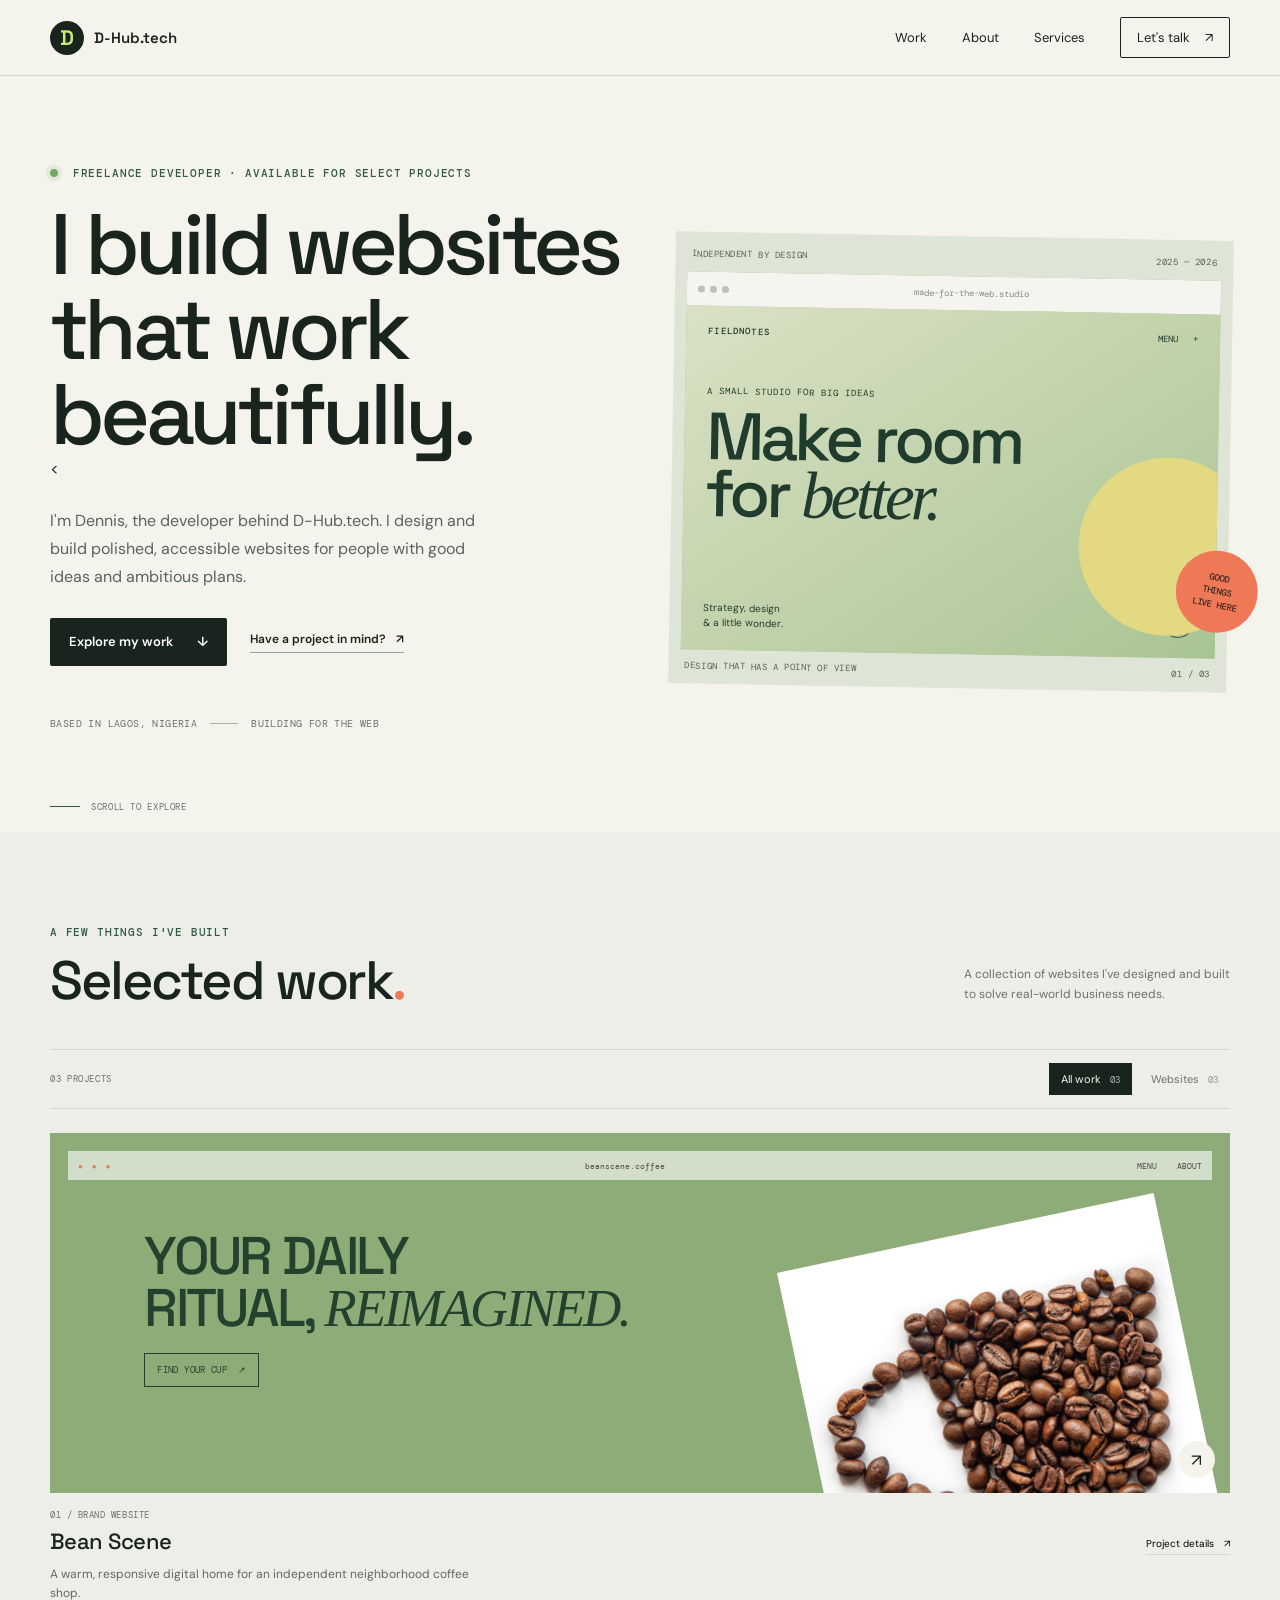
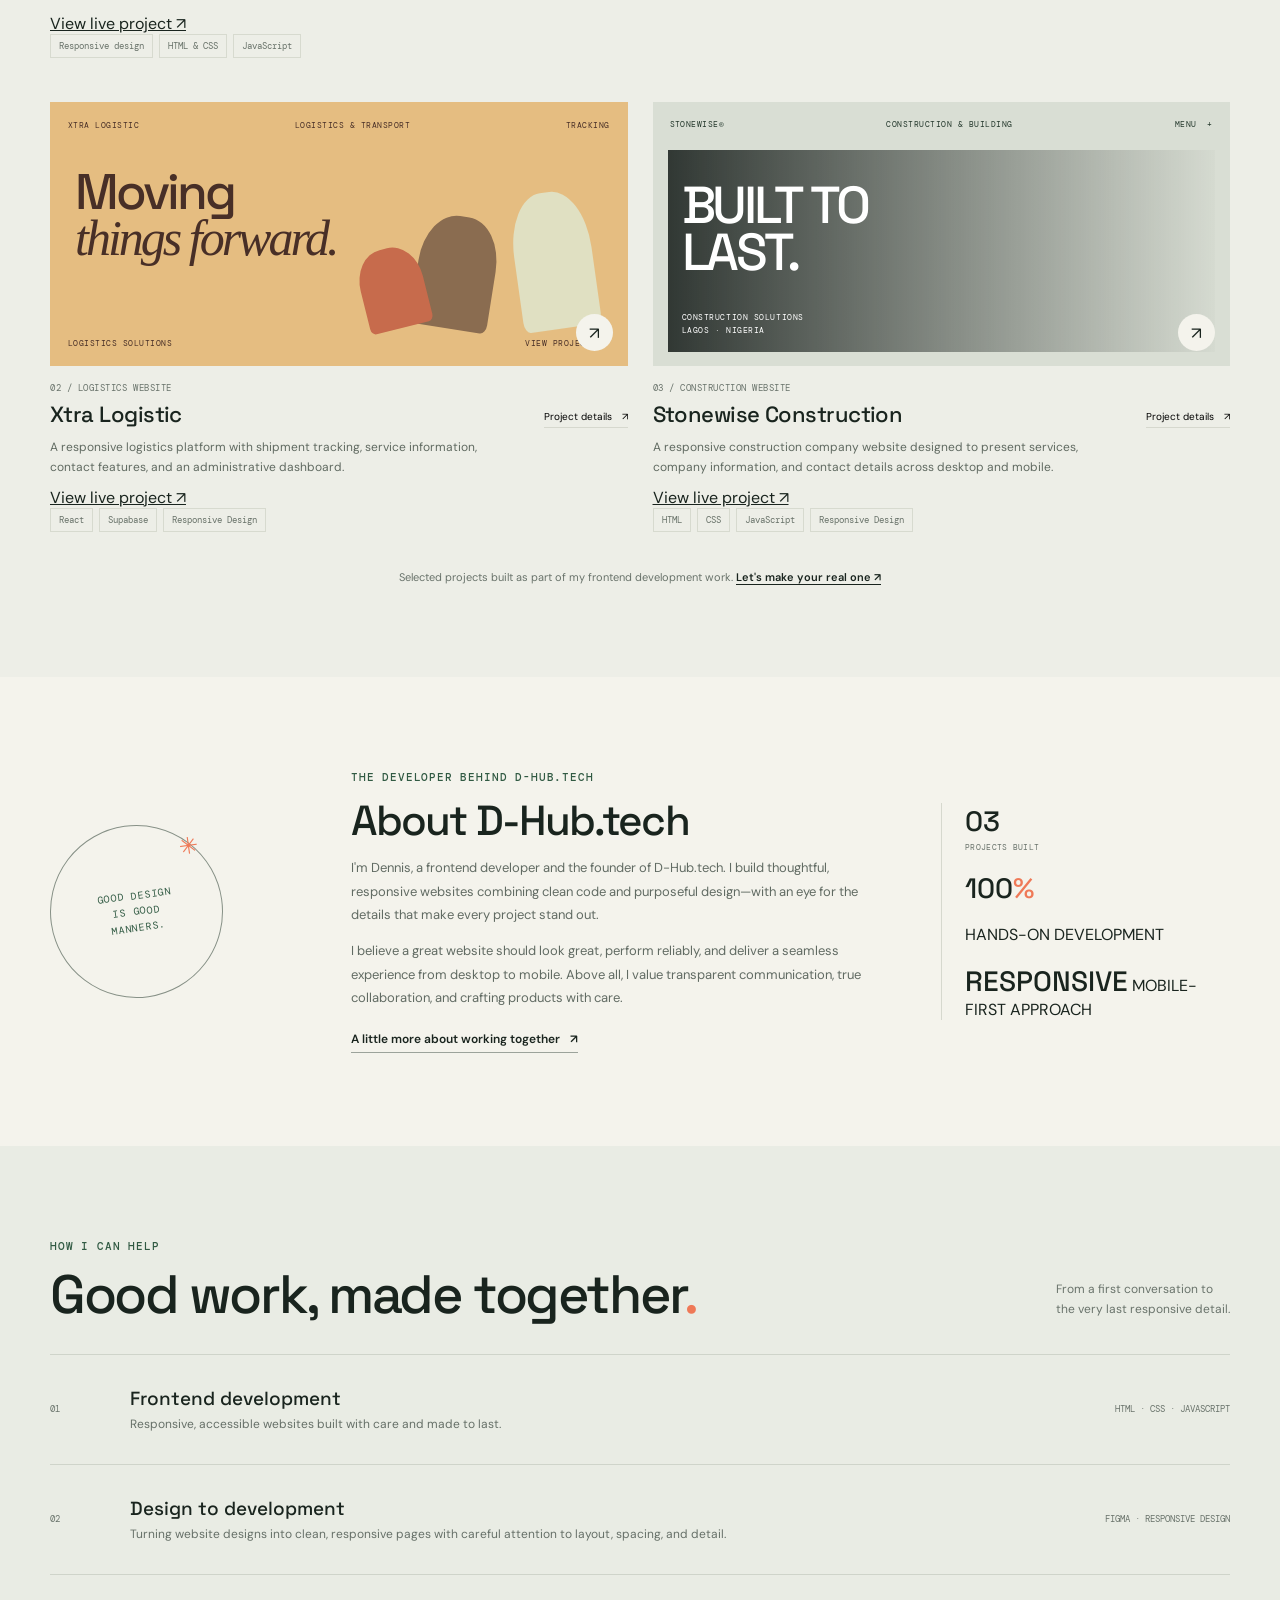
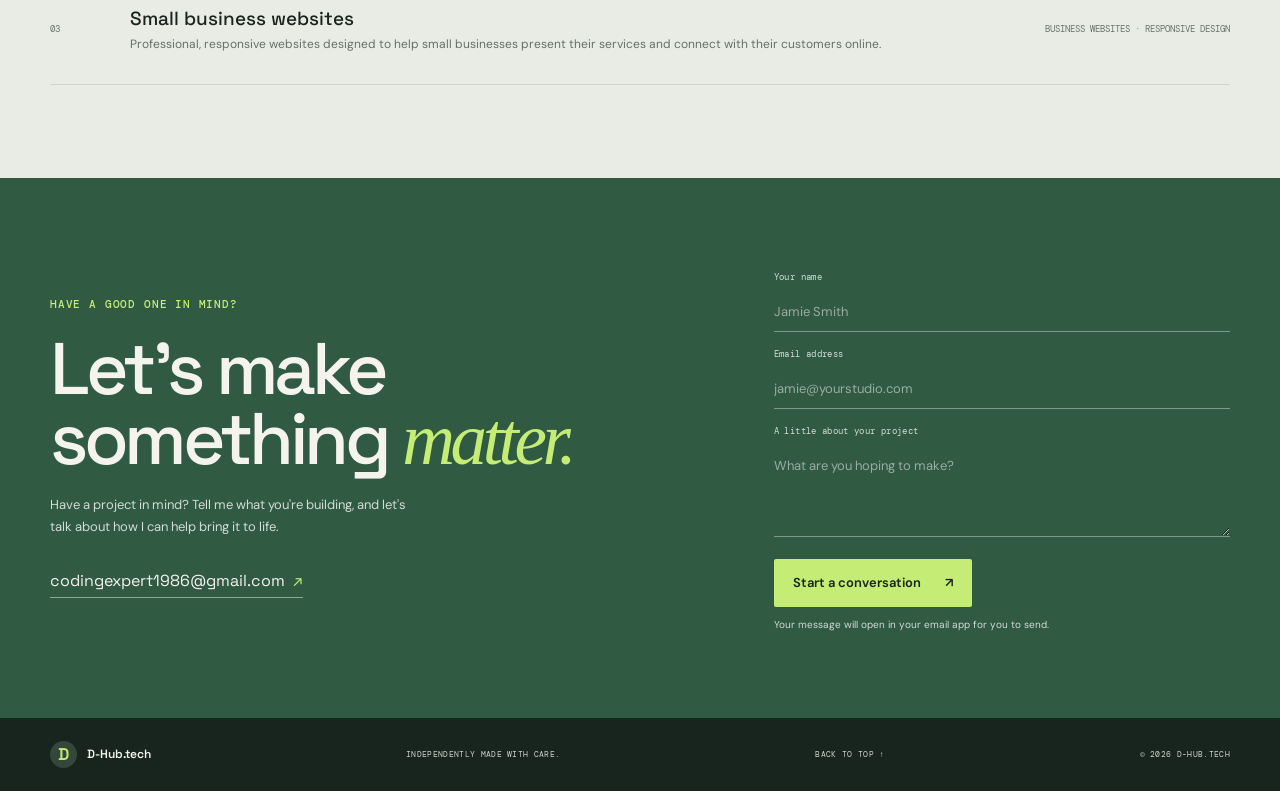
==== commit 30c19f0c: "Update title and branding to D-Hub.tech" ====
--- a/index.html
+++ b/index.html
@@ -5,7 +5,7 @@
     <meta name="viewport" content="width=device-width, initial-scale=1.0" />
     <link rel="icon" type="image/svg+xml" href="favicon.svg" />
     <meta property="og:type" content="website" />
-    <meta property="og:title" content="Dennis Ekanem | Frontend Developer" />
+    <meta property="og:title" content="D-Hub.tech | Frontend Developer" />
     <meta
       property="og:description"
       content="I design and build polished, responsive websites for businesses and people with good ideas."
@@ -13,7 +13,7 @@
     <meta property="og:image" content="images/icon/og-image.png" />
     <meta
       name="description"
-      content="Dennis Ekanem is a freelance frontend developer building thoughtful, fast, and accessible websites."
+      content="D-Hub.tech is a frontend development studio building thoughtful, fast, and accessible websites."
     />
     <link rel="canonical" href="https://d-hubtech.netlify.app/" />
     <meta name="theme-color" content="#f4f3ec" />
@@ -29,9 +29,9 @@
   <body class="portfolio-page">
     <a class="skip-link" href="#main">Skip to content</a>
     <header class="site-header">
-      <a class="wordmark" href="#home" aria-label="Dennis Ekanem, home">
-        <span class="wordmark-icon" aria-hidden="true">d.</span>
-        <span>Dennis Ekanem</span>
+      <a class="wordmark" href="#home" aria-label="D-Hub.tech, home">
+        <span class="wordmark-icon" aria-hidden="true">D</span>
+        <span>D-Hub.tech</span>
       </a>
       <button
         class="menu-toggle"
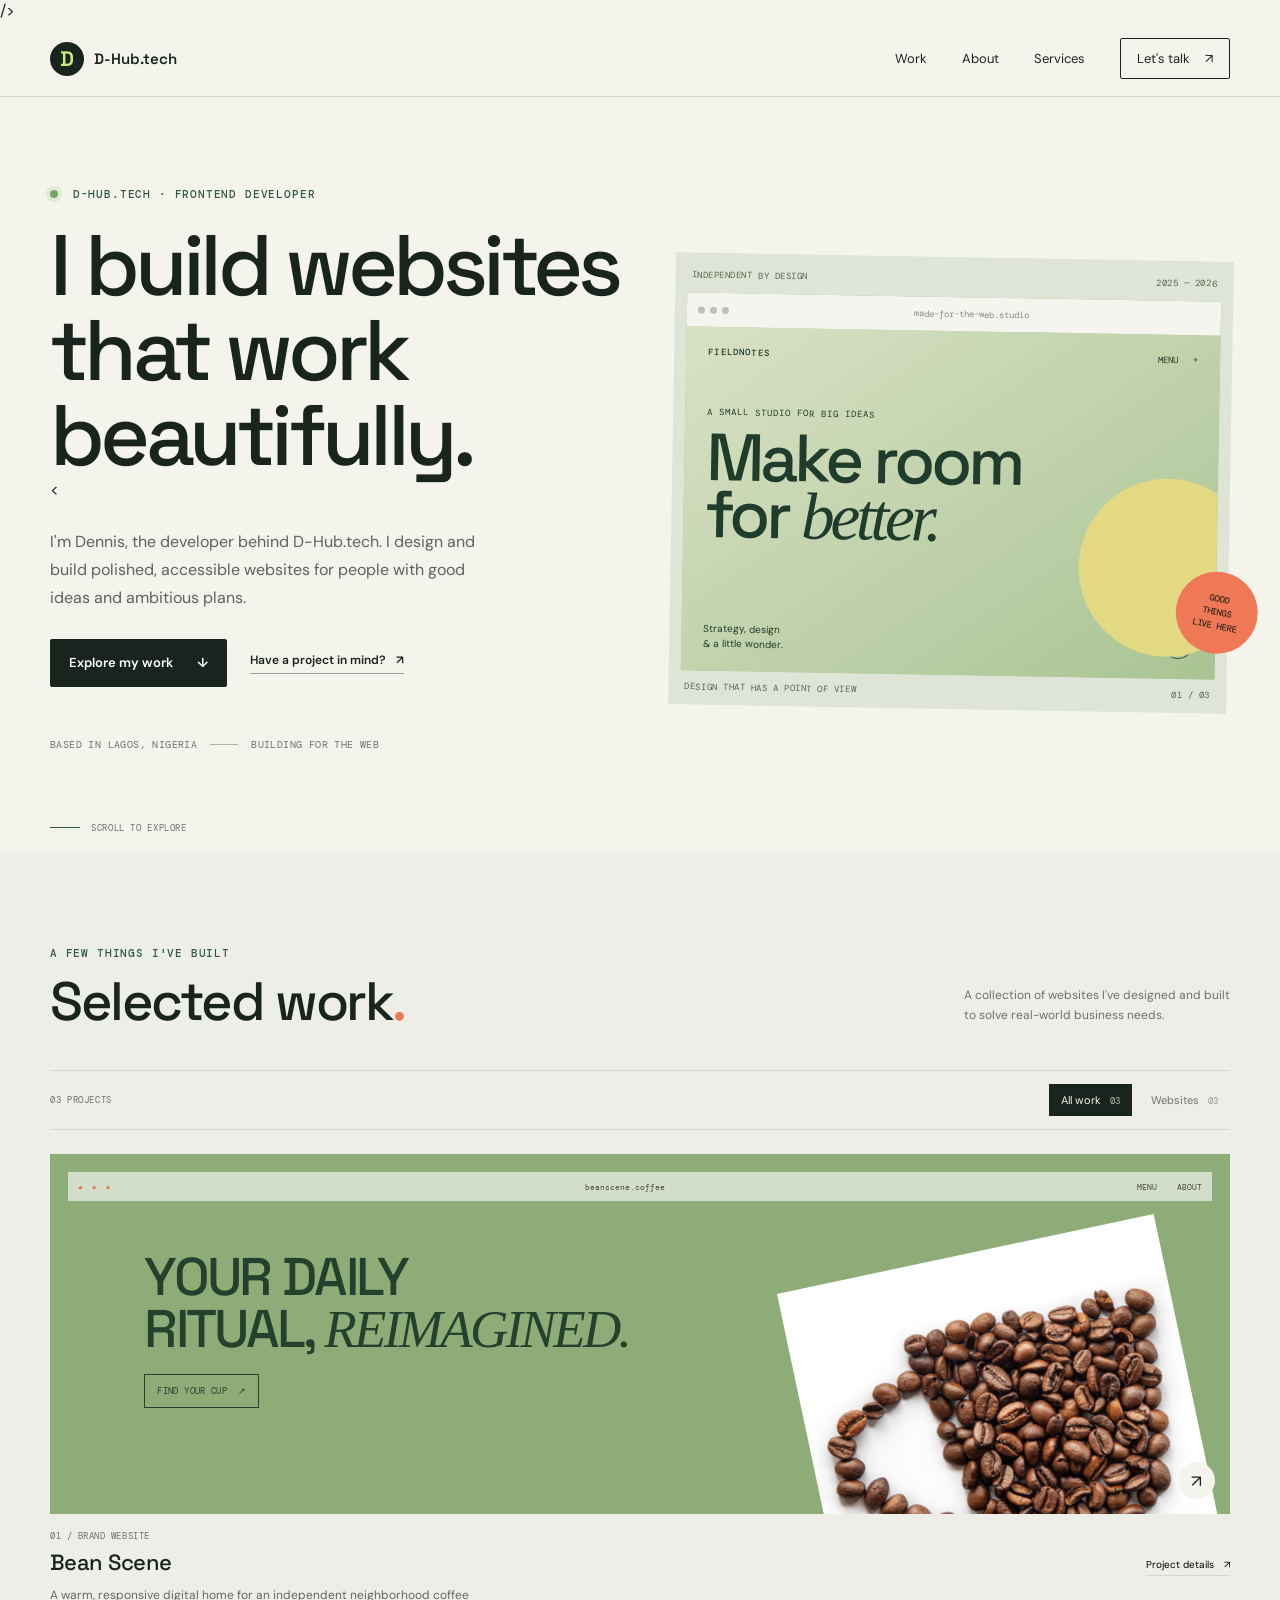
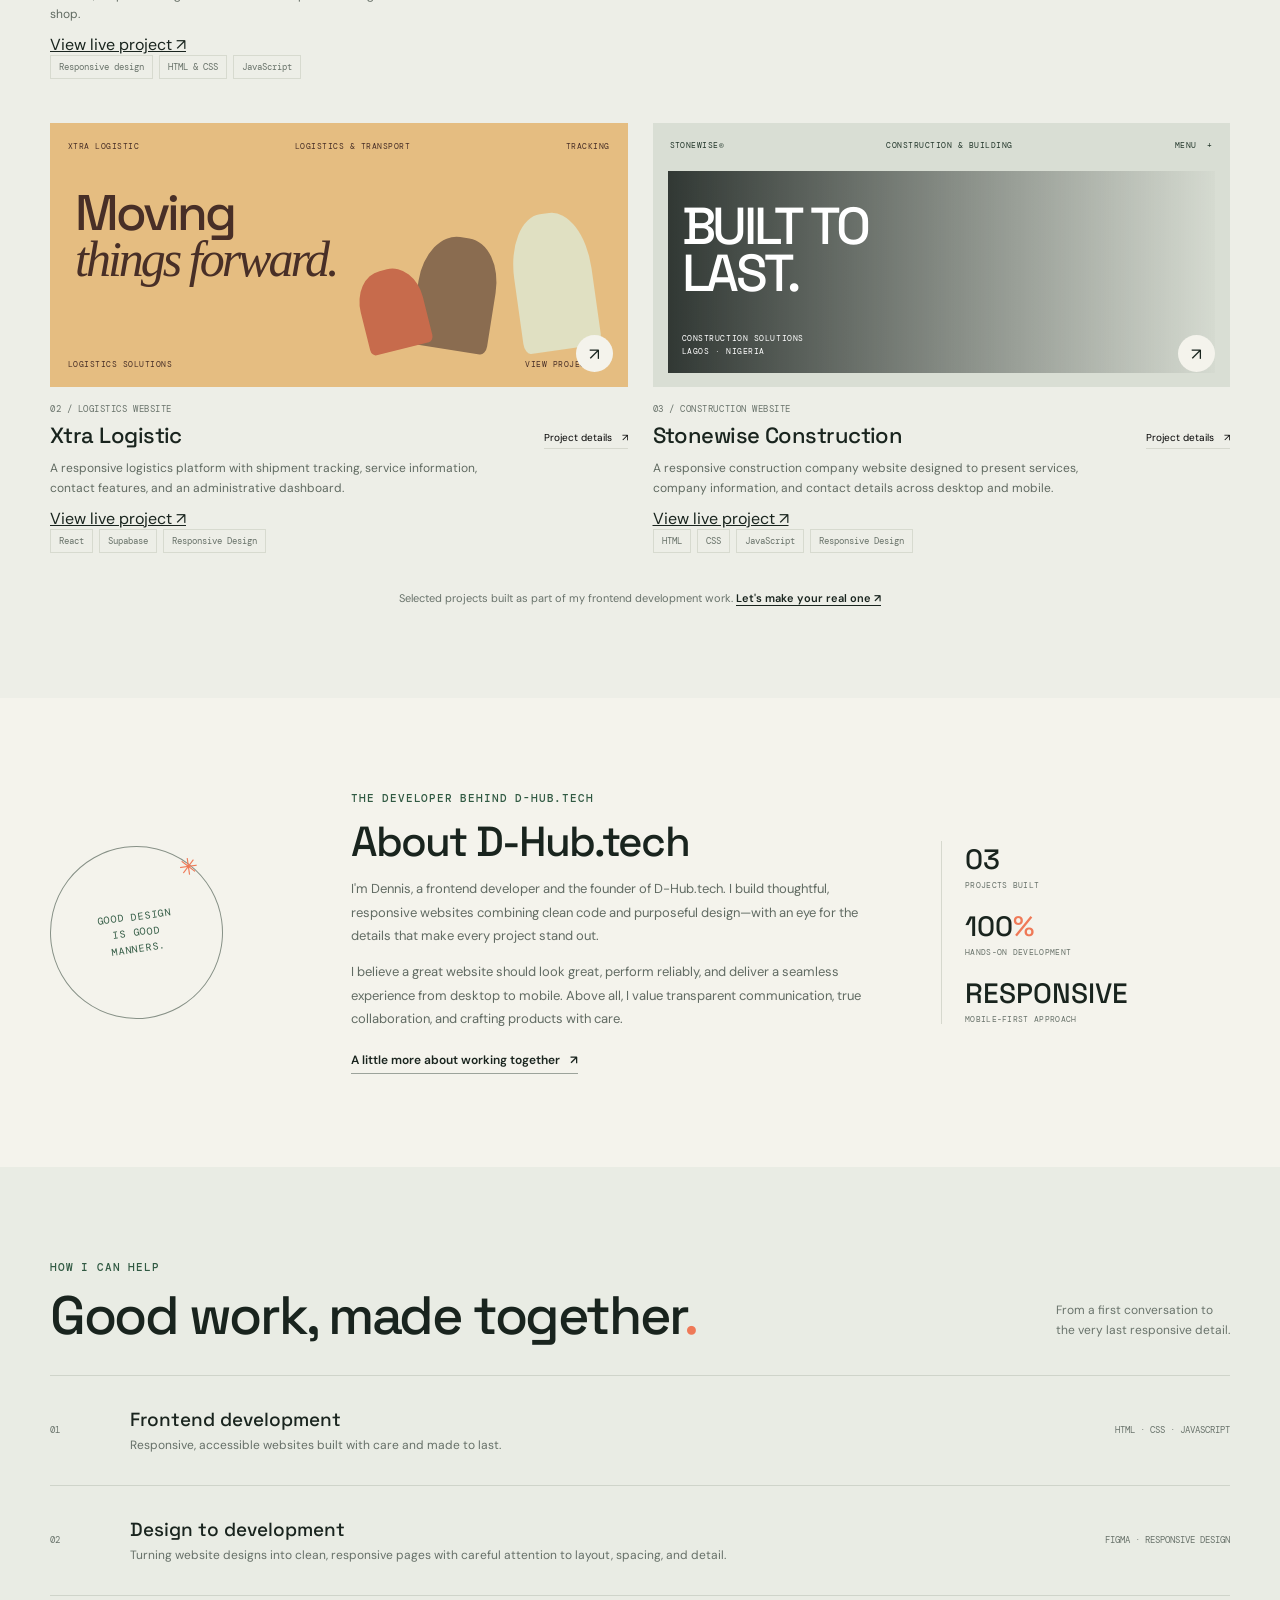
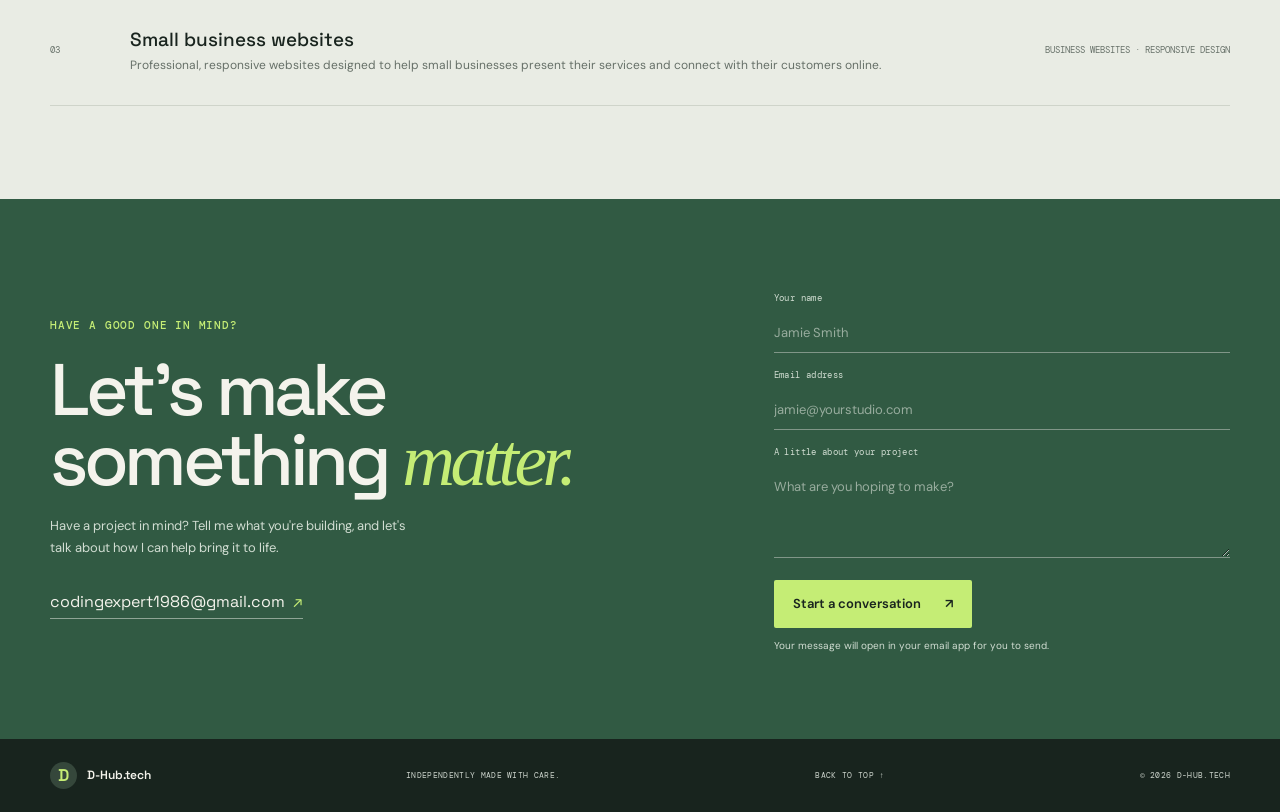
==== commit 722520f0: "Update portfolio branding and social preview" ====
--- a/index.html
+++ b/index.html
@@ -3,14 +3,18 @@
   <head>
     <meta charset="UTF-8" />
     <meta name="viewport" content="width=device-width, initial-scale=1.0" />
-    <link rel="icon" type="image/svg+xml" href="favicon.svg" />
+    <link rel="icon" type="image/svg+xml" href="./favicon.svg?v=2" />
     <meta property="og:type" content="website" />
     <meta property="og:title" content="D-Hub.tech | Frontend Developer" />
+    />
     <meta
       property="og:description"
       content="I design and build polished, responsive websites for businesses and people with good ideas."
     />
-    <meta property="og:image" content="images/icon/og-image.png" />
+    <meta
+      property="og:image"
+      content="https://d-hubtech.netlify.app/images/icon/og-image.png"
+    />
     <meta
       name="description"
       content="D-Hub.tech is a frontend development studio building thoughtful, fast, and accessible websites."
@@ -56,8 +60,8 @@
       <section class="hero page-wrap" id="home" aria-labelledby="hero-title">
         <div class="hero-copy">
           <p class="eyebrow">
-            <span class="availability-dot"></span> Freelance developer ·
-            Available for select projects
+            <span class="availability-dot"></span> D-Hub.tech · Frontend
+            Developer
           </p>
           <h1 id="hero-title">I build websites that work beautifully.</h1>
           <
@@ -386,18 +390,21 @@
               <span aria-hidden="true">↗</span></a
             >
           </div>
+
           <div class="about-stats">
             <div>
               <strong>03</strong>
               <span>PROJECTS BUILT</span>
             </div>
-            <strong>100<span>%</span></strong>
-            <span>HANDS-ON DEVELOPMENT</span>
+
             <div>
-              <div>
-                <strong>RESPONSIVE</strong>
-                <span>MOBILE-FIRST APPROACH</span>
-              </div>
+              <strong>100<span>%</span></strong>
+              <span>HANDS-ON DEVELOPMENT</span>
+            </div>
+
+            <div>
+              <strong>RESPONSIVE</strong>
+              <span>MOBILE-FIRST APPROACH</span>
             </div>
           </div>
         </div>
@@ -507,20 +514,7 @@
             ></textarea>
             <button class="button button-lime" type="submit">
               Start a conversation
-              <span
-                aria-
-                This
-                demo
-                opens
-                a
-                new
-                email
-                draft
-                when
-                you
-                send.hidden="true"
-                >↗</span
-              >
+              <span aria-hidden="true">↗</span>
             </button>
             <p class="form-note" id="form-note" aria-live="polite">
               Your message will open in your email app for you to send.
